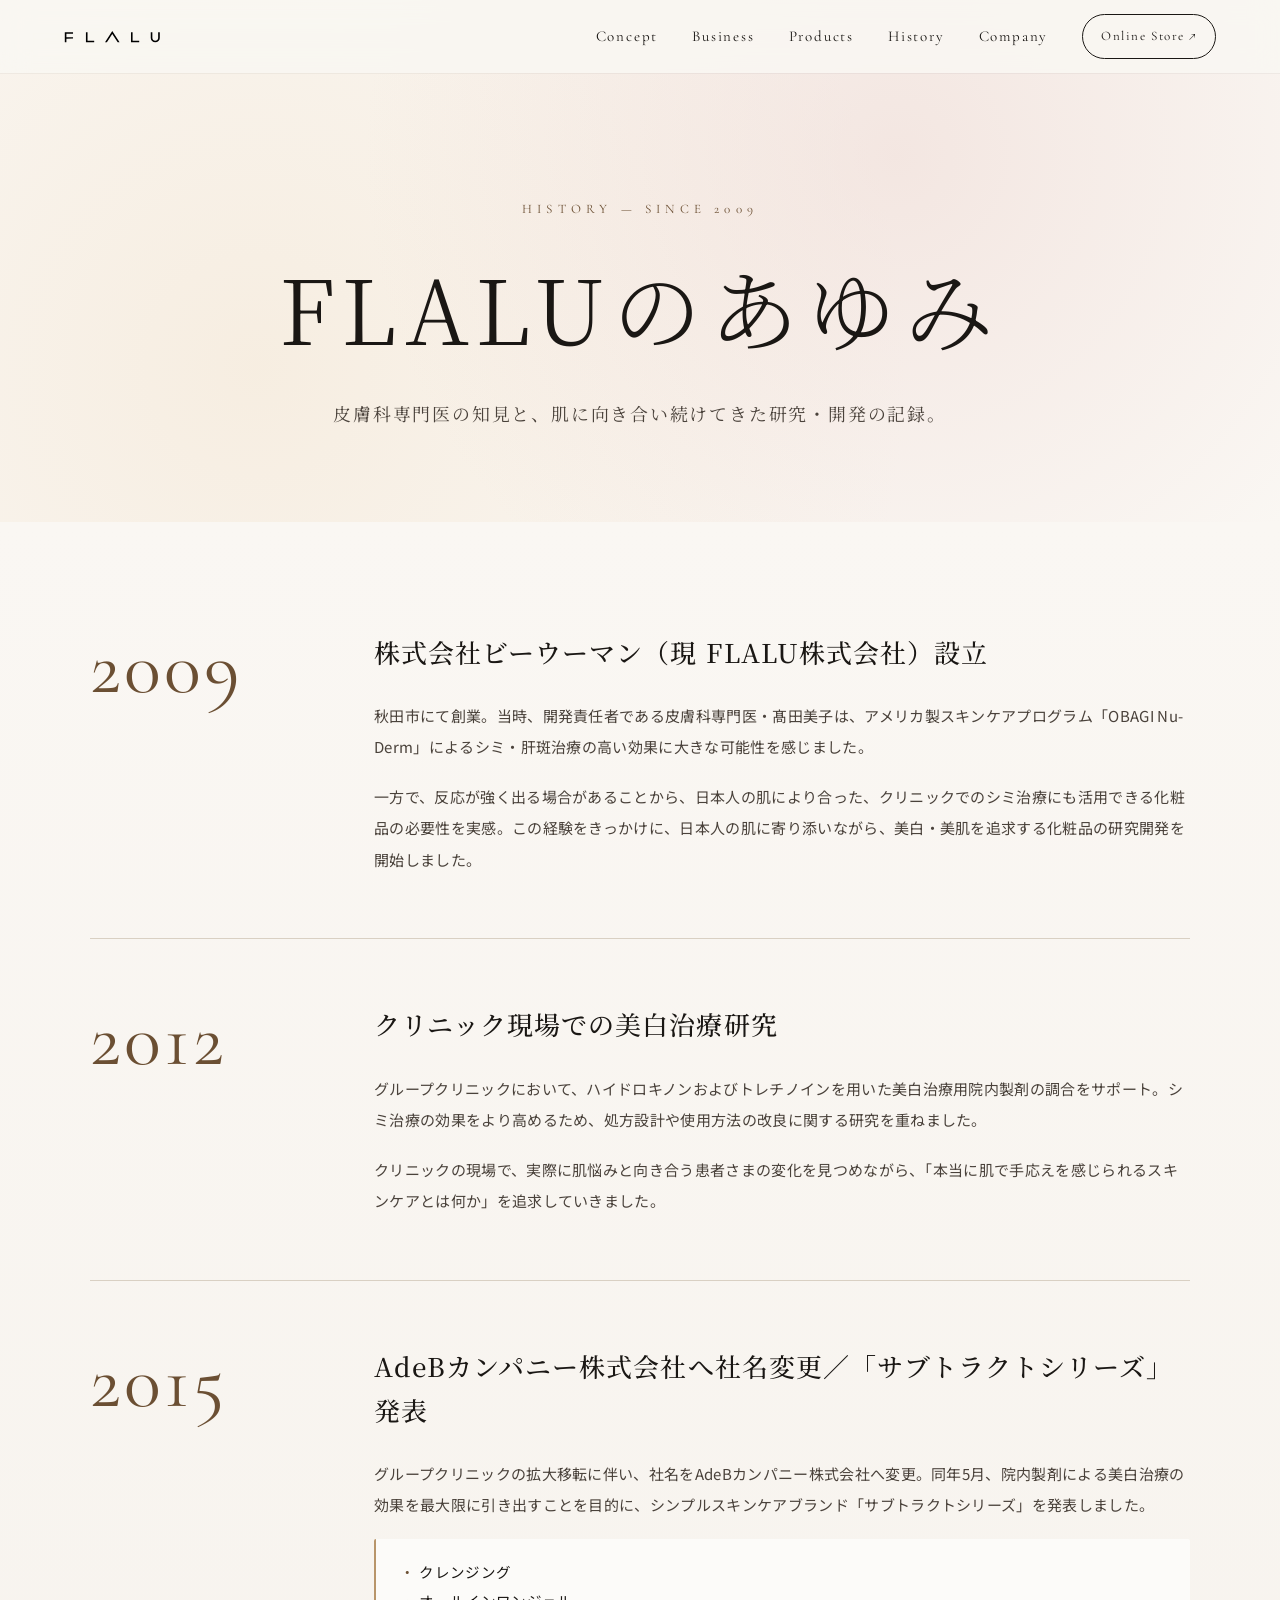
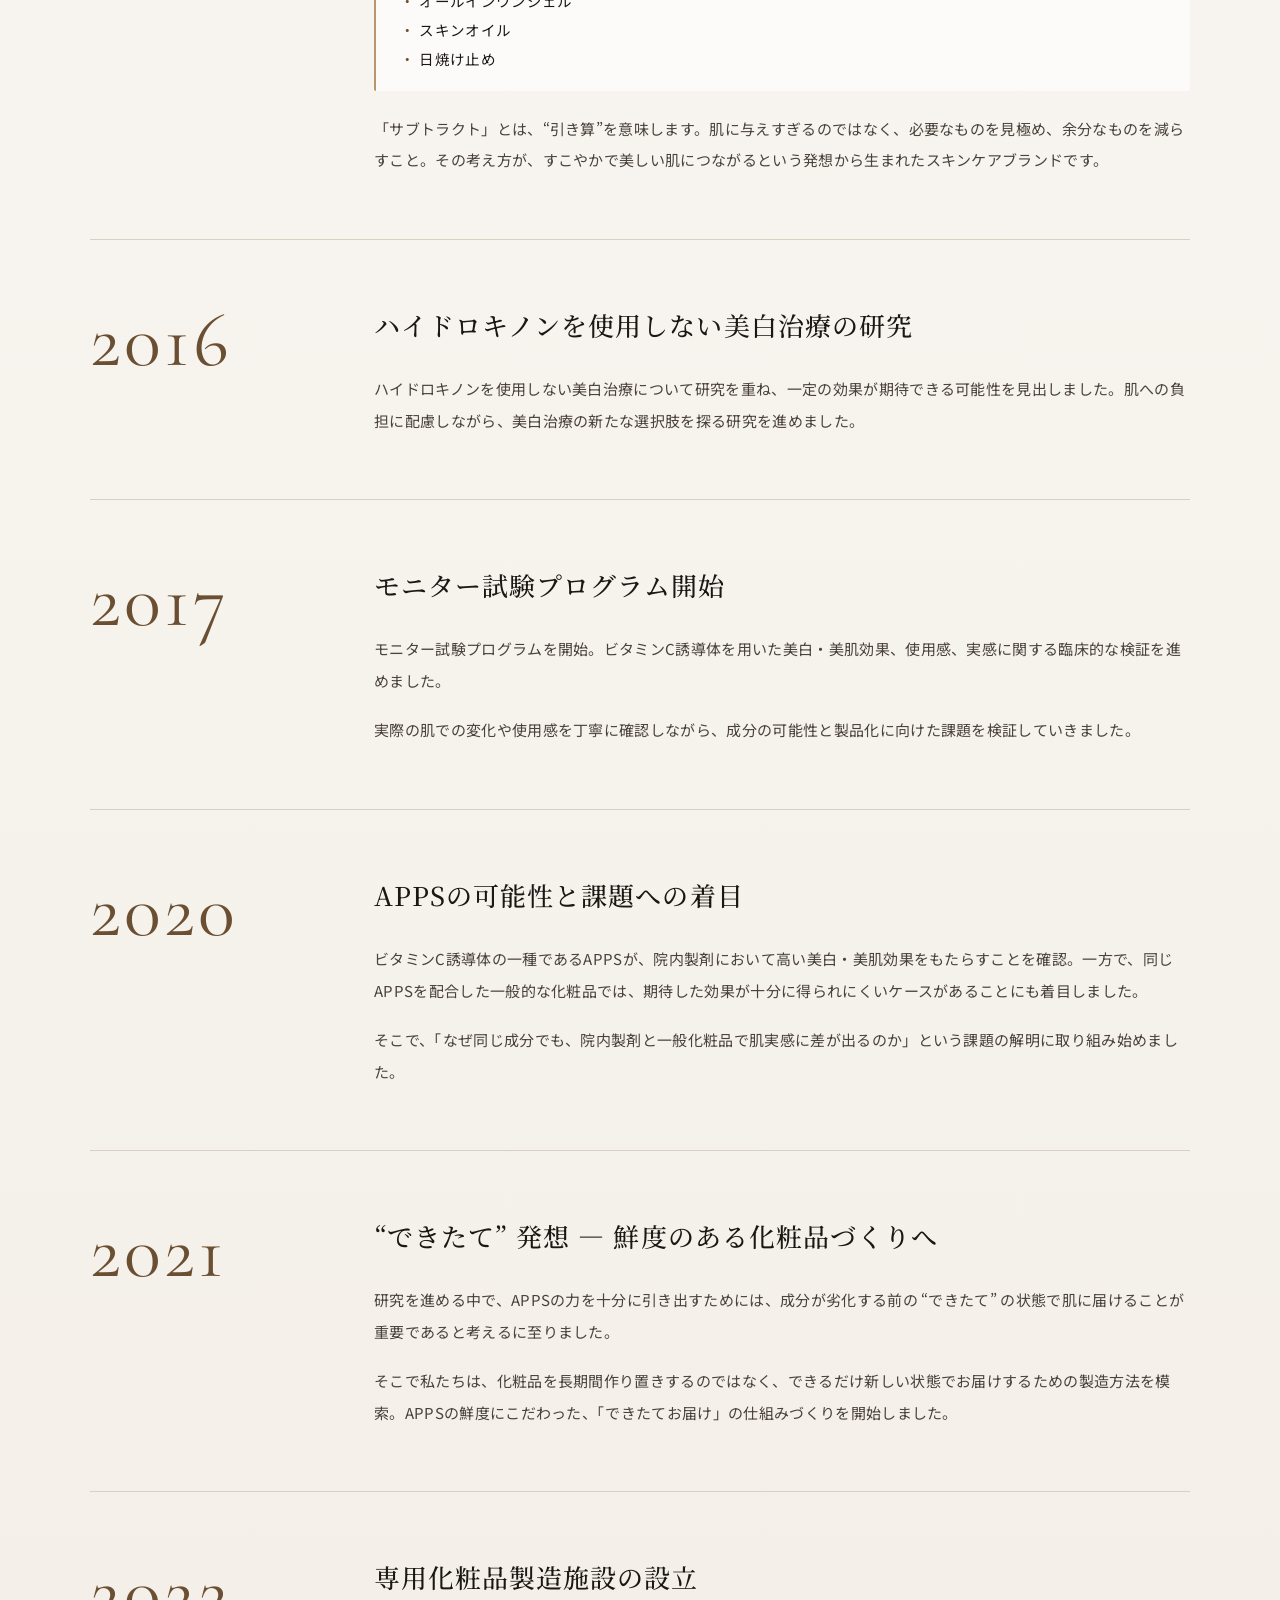
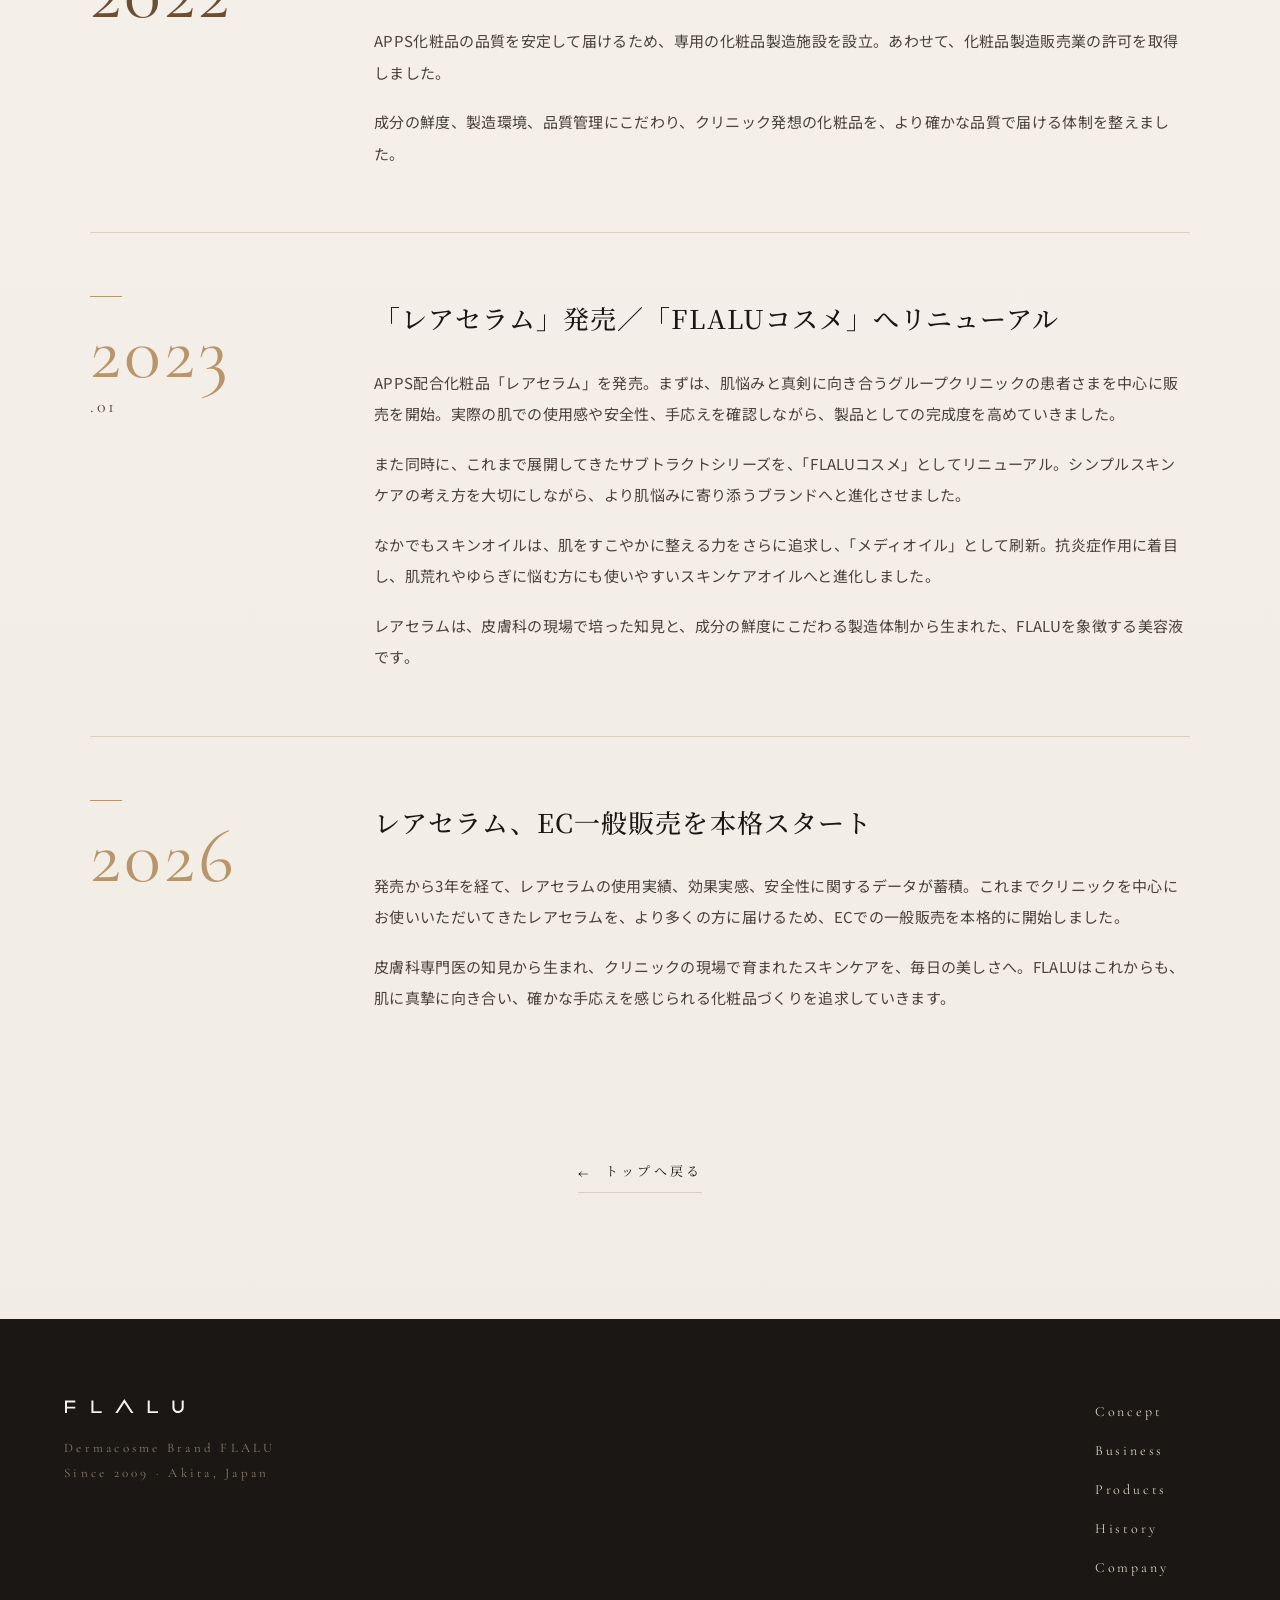
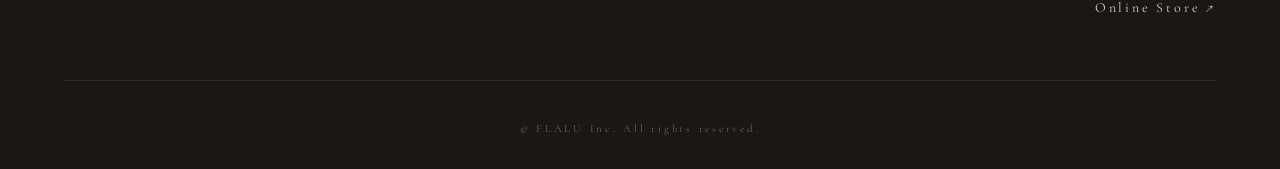
==== history.html @ a98d5e23 "Add dedicated history page with detailed company chronology" ====
<!DOCTYPE html>
<html lang="ja">
<head>
<meta charset="UTF-8" />
<meta name="viewport" content="width=device-width, initial-scale=1.0" />
<title>沿革 | FLALU株式会社</title>
<meta name="description" content="2009年の創業から現在まで、皮膚科専門医の知見と肌に向き合い続けてきたFLALU株式会社のあゆみ。" />
<link rel="icon" type="image/png" href="assets/favicon.png" />
<link rel="preconnect" href="https://fonts.googleapis.com" />
<link rel="preconnect" href="https://fonts.gstatic.com" crossorigin />
<link href="https://fonts.googleapis.com/css2?family=Cormorant+Garamond:wght@300;400;500&family=Noto+Sans+JP:wght@300;400;500;700&family=Noto+Serif+JP:wght@300;400;500;700&display=swap" rel="stylesheet" />
<link rel="stylesheet" href="styles.css" />
</head>
<body class="page-sub">

<!-- ===== Header ===== -->
<header class="site-header is-scrolled" id="siteHeader">
  <a href="index.html" class="brand">
    <img src="assets/flalu_logo.svg" alt="FLALU" />
  </a>
  <nav class="nav">
    <a href="index.html#concept">Concept</a>
    <a href="index.html#business">Business</a>
    <a href="index.html#products">Products</a>
    <a href="index.html#history">History</a>
    <a href="index.html#company">Company</a>
    <a href="https://flalu.shop/" target="_blank" rel="noopener" class="nav-cta">Online Store ↗</a>
  </nav>
  <button class="menu-toggle" id="menuToggle" aria-label="menu">
    <span></span><span></span><span></span>
  </button>
</header>

<!-- ===== Page Hero ===== -->
<section class="page-hero">
  <div class="page-hero-inner">
    <p class="page-eyebrow" data-reveal>History — Since 2009</p>
    <h1 class="page-title" data-reveal data-delay="120">
      FLALUのあゆみ
    </h1>
    <p class="page-subtitle" data-reveal data-delay="240">
      皮膚科専門医の知見と、肌に向き合い続けてきた研究・開発の記録。
    </p>
  </div>
</section>

<!-- ===== Chapters ===== -->
<section class="chapters">
  <div class="chapters-inner">

    <article class="chapter" data-reveal>
      <div class="chapter-year"><span class="year-num">2009</span></div>
      <div class="chapter-body">
        <h2>株式会社ビーウーマン（現 FLALU株式会社）設立</h2>
        <p>秋田市にて創業。当時、開発責任者である皮膚科専門医・髙田美子は、アメリカ製スキンケアプログラム「OBAGI Nu-Derm」によるシミ・肝斑治療の高い効果に大きな可能性を感じました。</p>
        <p>一方で、反応が強く出る場合があることから、日本人の肌により合った、クリニックでのシミ治療にも活用できる化粧品の必要性を実感。この経験をきっかけに、日本人の肌に寄り添いながら、美白・美肌を追求する化粧品の研究開発を開始しました。</p>
      </div>
    </article>

    <article class="chapter" data-reveal>
      <div class="chapter-year"><span class="year-num">2012</span></div>
      <div class="chapter-body">
        <h2>クリニック現場での美白治療研究</h2>
        <p>グループクリニックにおいて、ハイドロキノンおよびトレチノインを用いた美白治療用院内製剤の調合をサポート。シミ治療の効果をより高めるため、処方設計や使用方法の改良に関する研究を重ねました。</p>
        <p>クリニックの現場で、実際に肌悩みと向き合う患者さまの変化を見つめながら、「本当に肌で手応えを感じられるスキンケアとは何か」を追求していきました。</p>
      </div>
    </article>

    <article class="chapter" data-reveal>
      <div class="chapter-year"><span class="year-num">2015</span></div>
      <div class="chapter-body">
        <h2>AdeBカンパニー株式会社へ社名変更／「サブトラクトシリーズ」発表</h2>
        <p>グループクリニックの拡大移転に伴い、社名をAdeBカンパニー株式会社へ変更。同年5月、院内製剤による美白治療の効果を最大限に引き出すことを目的に、シンプルスキンケアブランド「サブトラクトシリーズ」を発表しました。</p>
        <ul class="chapter-list">
          <li>クレンジング</li>
          <li>オールインワンジェル</li>
          <li>スキンオイル</li>
          <li>日焼け止め</li>
        </ul>
        <p>「サブトラクト」とは、“引き算”を意味します。肌に与えすぎるのではなく、必要なものを見極め、余分なものを減らすこと。その考え方が、すこやかで美しい肌につながるという発想から生まれたスキンケアブランドです。</p>
      </div>
    </article>

    <article class="chapter" data-reveal>
      <div class="chapter-year"><span class="year-num">2016</span></div>
      <div class="chapter-body">
        <h2>ハイドロキノンを使用しない美白治療の研究</h2>
        <p>ハイドロキノンを使用しない美白治療について研究を重ね、一定の効果が期待できる可能性を見出しました。肌への負担に配慮しながら、美白治療の新たな選択肢を探る研究を進めました。</p>
      </div>
    </article>

    <article class="chapter" data-reveal>
      <div class="chapter-year"><span class="year-num">2017</span></div>
      <div class="chapter-body">
        <h2>モニター試験プログラム開始</h2>
        <p>モニター試験プログラムを開始。ビタミンC誘導体を用いた美白・美肌効果、使用感、実感に関する臨床的な検証を進めました。</p>
        <p>実際の肌での変化や使用感を丁寧に確認しながら、成分の可能性と製品化に向けた課題を検証していきました。</p>
      </div>
    </article>

    <article class="chapter" data-reveal>
      <div class="chapter-year"><span class="year-num">2020</span></div>
      <div class="chapter-body">
        <h2>APPSの可能性と課題への着目</h2>
        <p>ビタミンC誘導体の一種であるAPPSが、院内製剤において高い美白・美肌効果をもたらすことを確認。一方で、同じAPPSを配合した一般的な化粧品では、期待した効果が十分に得られにくいケースがあることにも着目しました。</p>
        <p>そこで、「なぜ同じ成分でも、院内製剤と一般化粧品で肌実感に差が出るのか」という課題の解明に取り組み始めました。</p>
      </div>
    </article>

    <article class="chapter" data-reveal>
      <div class="chapter-year"><span class="year-num">2021</span></div>
      <div class="chapter-body">
        <h2>“できたて” 発想 — 鮮度のある化粧品づくりへ</h2>
        <p>研究を進める中で、APPSの力を十分に引き出すためには、成分が劣化する前の “できたて” の状態で肌に届けることが重要であると考えるに至りました。</p>
        <p>そこで私たちは、化粧品を長期間作り置きするのではなく、できるだけ新しい状態でお届けするための製造方法を模索。APPSの鮮度にこだわった、「できたてお届け」の仕組みづくりを開始しました。</p>
      </div>
    </article>

    <article class="chapter" data-reveal>
      <div class="chapter-year"><span class="year-num">2022</span></div>
      <div class="chapter-body">
        <h2>専用化粧品製造施設の設立</h2>
        <p>APPS化粧品の品質を安定して届けるため、専用の化粧品製造施設を設立。あわせて、化粧品製造販売業の許可を取得しました。</p>
        <p>成分の鮮度、製造環境、品質管理にこだわり、クリニック発想の化粧品を、より確かな品質で届ける体制を整えました。</p>
      </div>
    </article>

    <article class="chapter is-highlight" data-reveal>
      <div class="chapter-year">
        <span class="year-num">2023</span>
        <span class="year-sub">.01</span>
      </div>
      <div class="chapter-body">
        <h2>「レアセラム」発売／「FLALUコスメ」へリニューアル</h2>
        <p>APPS配合化粧品「レアセラム」を発売。まずは、肌悩みと真剣に向き合うグループクリニックの患者さまを中心に販売を開始。実際の肌での使用感や安全性、手応えを確認しながら、製品としての完成度を高めていきました。</p>
        <p>また同時に、これまで展開してきたサブトラクトシリーズを、「FLALUコスメ」としてリニューアル。シンプルスキンケアの考え方を大切にしながら、より肌悩みに寄り添うブランドへと進化させました。</p>
        <p>なかでもスキンオイルは、肌をすこやかに整える力をさらに追求し、「メディオイル」として刷新。抗炎症作用に着目し、肌荒れやゆらぎに悩む方にも使いやすいスキンケアオイルへと進化しました。</p>
        <p>レアセラムは、皮膚科の現場で培った知見と、成分の鮮度にこだわる製造体制から生まれた、FLALUを象徴する美容液です。</p>
      </div>
    </article>

    <article class="chapter is-highlight" data-reveal>
      <div class="chapter-year"><span class="year-num">2026</span></div>
      <div class="chapter-body">
        <h2>レアセラム、EC一般販売を本格スタート</h2>
        <p>発売から3年を経て、レアセラムの使用実績、効果実感、安全性に関するデータが蓄積。これまでクリニックを中心にお使いいただいてきたレアセラムを、より多くの方に届けるため、ECでの一般販売を本格的に開始しました。</p>
        <p>皮膚科専門医の知見から生まれ、クリニックの現場で育まれたスキンケアを、毎日の美しさへ。FLALUはこれからも、肌に真摯に向き合い、確かな手応えを感じられる化粧品づくりを追求していきます。</p>
      </div>
    </article>

  </div>

  <div class="back-to-top">
    <a href="index.html" class="back-link">
      <i>←</i>
      <span>トップへ戻る</span>
    </a>
  </div>
</section>

<!-- ===== Footer ===== -->
<footer class="site-footer">
  <div class="footer-inner">
    <div class="footer-brand">
      <img src="assets/flalu_logo.svg" alt="FLALU" />
      <p>Dermacosme Brand FLALU<br />Since 2009 · Akita, Japan</p>
    </div>
    <div class="footer-links">
      <a href="index.html#concept">Concept</a>
      <a href="index.html#business">Business</a>
      <a href="index.html#products">Products</a>
      <a href="index.html#history">History</a>
      <a href="index.html#company">Company</a>
      <a href="https://flalu.shop/" target="_blank" rel="noopener">Online Store ↗</a>
    </div>
  </div>
  <div class="footer-bottom">
    <small>© FLALU Inc. All rights reserved.</small>
  </div>
</footer>

<script src="main.js"></script>
</body>
</html>
---- styles.css ----
/* =========================================================
   FLALU Inc. — Corporate Site
   ========================================================= */

:root{
  --bg:        #faf7f3;
  --bg-2:      #f1ece4;
  --ink:       #1a1714;
  --ink-2:     #4a423b;
  --line:      #d9d0c3;
  --accent:    #b8956a;   /* champagne gold */
  --accent-2:  #e7c7c0;   /* dusty rose */
  --accent-dk: #6b4f33;
  --white:     #ffffff;

  --serif:  "Noto Serif JP", "Cormorant Garamond", "Times New Roman", serif;
  --sans:   "Noto Sans JP", -apple-system, BlinkMacSystemFont, "Helvetica Neue", sans-serif;
  --display: "Cormorant Garamond", "Noto Serif JP", serif;

  --max:    1240px;
  --gutter: clamp(20px, 5vw, 80px);

  --ease:   cubic-bezier(.22,.61,.36,1);
  --ease-out: cubic-bezier(.16,1,.3,1);
}

*{ box-sizing:border-box; margin:0; padding:0; }
html{ scroll-behavior:smooth; -webkit-text-size-adjust:100%; }
body{
  font-family: var(--sans);
  color: var(--ink);
  background: var(--bg);
  line-height: 1.8;
  font-weight: 400;
  letter-spacing: .02em;
  overflow-x: hidden;
}
img{ max-width:100%; display:block; }
a{ color:inherit; text-decoration:none; }

/* ===== Loader ===== */
.loader{
  position: fixed; inset:0; z-index:9999;
  background: var(--bg);
  display: grid; place-items: center;
  transition: opacity .8s var(--ease), visibility .8s var(--ease);
}
.loader.is-done{ opacity:0; visibility:hidden; }
.loader-inner img{
  width: 140px;
  opacity: 0;
  animation: logoIn 1.2s var(--ease-out) forwards;
}
@keyframes logoIn{
  0%   { opacity:0; transform: translateY(8px); letter-spacing: 0; }
  100% { opacity:1; transform: translateY(0); }
}

/* ===== Header ===== */
.site-header{
  position: fixed; top:0; left:0; right:0; z-index:100;
  display:flex; align-items:center; justify-content:space-between;
  padding: 22px var(--gutter);
  transition: background .4s var(--ease), padding .4s var(--ease), box-shadow .4s var(--ease);
}
.site-header.is-scrolled{
  background: rgba(250,247,243,.86);
  backdrop-filter: blur(14px);
  -webkit-backdrop-filter: blur(14px);
  padding: 14px var(--gutter);
  box-shadow: 0 1px 0 rgba(0,0,0,.04);
}
.brand img{ width: 96px; }
.nav{ display:flex; gap: 34px; align-items:center; }
.nav a{
  font-family: var(--display);
  font-size: 15px;
  letter-spacing: .12em;
  color: var(--ink);
  position: relative;
  transition: color .3s var(--ease);
}
.nav a::after{
  content:""; position:absolute; left:0; right:0; bottom:-6px;
  height:1px; background: var(--accent);
  transform: scaleX(0); transform-origin: right;
  transition: transform .4s var(--ease-out);
}
.nav a:hover::after{ transform: scaleX(1); transform-origin: left; }
.nav-cta{
  padding: 10px 18px;
  border: 1px solid var(--ink);
  border-radius: 999px;
  font-size: 13px !important;
  transition: background .3s var(--ease), color .3s var(--ease) !important;
}
.nav-cta::after{ display:none; }
.nav-cta:hover{ background: var(--ink); color: var(--bg); }

.menu-toggle{ display:none; }

/* ===== Hero ===== */
.hero{
  position: relative;
  min-height: 100vh;
  display: flex; align-items: center;
  padding: 0 var(--gutter);
  overflow: hidden;
}
.hero-bg{ position:absolute; inset:0; z-index:0; }
.orb{
  position:absolute;
  border-radius: 50%;
  filter: blur(80px);
  opacity:.55;
  animation: float 14s ease-in-out infinite;
}
.orb-1{ width: 520px; height:520px; background: var(--accent-2); top:-120px; right:-120px; }
.orb-2{ width: 420px; height:420px; background: #f3e4cf; bottom:-100px; left:-100px; animation-delay:-4s; }
.orb-3{ width: 260px; height:260px; background: #e9d4b9; top:40%; left:40%; animation-delay:-8s; opacity:.4; }
@keyframes float{
  0%,100%{ transform: translate(0,0) scale(1); }
  50%   { transform: translate(30px,-20px) scale(1.05); }
}
.hero-content{
  position: relative; z-index:1;
  max-width: var(--max);
  margin: 0 auto;
  width: 100%;
  padding-top: 80px;
}
.hero-eyebrow{
  font-family: var(--display);
  font-size: 13px;
  letter-spacing: .4em;
  color: var(--accent-dk);
  text-transform: uppercase;
  margin-bottom: 36px;
}
.hero-title{
  font-family: var(--serif);
  font-weight: 300;
  font-size: clamp(40px, 7vw, 96px);
  line-height: 1.22;
  letter-spacing: .06em;
  color: var(--ink);
}
.hero-title span{
  display: inline-block;
}
.hero-title br + .hero-sub{ margin-top: 10px; }
.hero-title .hero-sub{
  font-size: .55em;
  font-weight: 300;
  color: var(--ink-2);
  letter-spacing: .12em;
}
.hero-lead{
  margin-top: 44px;
  font-family: var(--serif);
  font-size: clamp(15px, 1.3vw, 18px);
  font-weight: 400;
  line-height: 2;
  color: var(--ink-2);
  letter-spacing: .12em;
  max-width: 640px;
}
.hero-scroll{
  position: absolute;
  bottom: -10vh;
  left: 0;
  display: flex; align-items: center; gap: 14px;
  font-family: var(--display);
  font-size: 12px;
  letter-spacing: .3em;
  text-transform: uppercase;
  color: var(--ink-2);
}
.hero-scroll i{
  display:block; width: 50px; height:1px; background: var(--ink-2);
  position: relative; overflow: hidden;
}
.hero-scroll i::after{
  content:""; position:absolute; inset:0;
  background: var(--ink);
  transform: translateX(-100%);
  animation: scrollLine 2.4s var(--ease) infinite;
}
@keyframes scrollLine{
  0%   { transform: translateX(-100%); }
  60%  { transform: translateX(100%); }
  100% { transform: translateX(100%); }
}

/* ===== Reveal animation utility ===== */
[data-reveal]{
  opacity: 0;
  transform: translateY(28px);
  transition: opacity 1s var(--ease-out), transform 1s var(--ease-out);
  transition-delay: var(--reveal-delay, 0ms);
}
[data-reveal].is-in{
  opacity: 1;
  transform: translateY(0);
}

/* ===== Section common ===== */
section{
  padding: clamp(80px, 14vh, 180px) var(--gutter);
  position: relative;
}
.section-label{
  display:flex; align-items:center; gap:18px;
  font-family: var(--display);
  font-size: 13px;
  letter-spacing: .35em;
  text-transform: uppercase;
  color: var(--accent-dk);
  margin-bottom: 28px;
}
.section-label.center{ justify-content:center; }
.section-label span{
  display:inline-block;
  width: 38px; height:1px; background: var(--accent);
}
.section-label em{ font-style: normal; }
.section-heading{
  font-family: var(--serif);
  font-weight: 400;
  font-size: clamp(34px, 5.5vw, 72px);
  line-height: 1.25;
  letter-spacing: .04em;
  color: var(--ink);
  margin-bottom: 60px;
}
.section-heading.center{ text-align:center; }
.section-heading small{
  display:block;
  font-family: var(--display);
  font-size: 18px;
  letter-spacing: .2em;
  color: var(--accent-dk);
  margin-top: 14px;
}

/* ===== Concept ===== */
.concept{
  max-width: var(--max);
  margin: 0 auto;
}
.concept-grid{
  display: grid;
  grid-template-columns: .9fr 1.1fr;
  gap: clamp(40px, 6vw, 90px);
  align-items: start;
  margin-top: 20px;
}
.concept-visuals figure{
  overflow: hidden;
  border-radius: 4px;
  box-shadow: 0 30px 60px -40px rgba(60,40,20,.3);
}
.concept-visuals figure img{
  width: 100%; height: 100%;
  object-fit: cover;
  transition: transform 1.6s var(--ease-out);
}
.concept-visuals figure:hover img{ transform: scale(1.06); }
.cv-wide{
  aspect-ratio: 4 / 5;
}
.concept-body{
  display: flex;
  flex-direction: column;
  gap: 22px;
  padding-top: 20px;
}
.concept-body p{
  font-size: 15px;
  line-height: 2.05;
  color: var(--ink-2);
}
.concept-quote{
  margin-top: 36px;
  padding: 28px 0 4px 28px;
  border-left: 1px solid var(--accent);
  font-family: var(--serif);
  font-size: clamp(17px, 1.6vw, 20px);
  font-weight: 400;
  line-height: 2.1;
  letter-spacing: .06em;
  color: var(--ink);
}
.concept-marquee{
  margin-top: 100px;
  overflow: hidden;
  border-top: 1px solid var(--line);
  border-bottom: 1px solid var(--line);
  padding: 24px 0;
}
.marquee-track{
  display: flex; gap: 40px;
  font-family: var(--display);
  font-size: 32px;
  letter-spacing: .3em;
  color: var(--accent-dk);
  white-space: nowrap;
  animation: marquee 30s linear infinite;
}
.marquee-track span{ flex-shrink:0; }
@keyframes marquee{
  from{ transform: translateX(0); }
  to  { transform: translateX(-50%); }
}

/* ===== Business ===== */
.business{
  max-width: var(--max);
  margin: 0 auto;
}
.business-grid{
  display: grid;
  grid-template-columns: repeat(3, 1fr);
  gap: 28px;
}
.biz-card{
  background: var(--white);
  padding: 50px 40px;
  border-radius: 4px;
  border: 1px solid var(--line);
  transition: transform .5s var(--ease-out), box-shadow .5s var(--ease-out), border-color .5s var(--ease-out);
  position: relative;
  overflow: hidden;
}
.biz-card::before{
  content:""; position:absolute; top:0; left:0; right:0; height:2px;
  background: linear-gradient(90deg, var(--accent), var(--accent-2));
  transform: scaleX(0); transform-origin: left;
  transition: transform .6s var(--ease-out);
}
.biz-card:hover{
  transform: translateY(-6px);
  box-shadow: 0 30px 60px -30px rgba(60,40,20,.18);
  border-color: transparent;
}
.biz-card:hover::before{ transform: scaleX(1); }
.biz-num{
  font-family: var(--display);
  font-size: 60px;
  font-weight: 300;
  color: var(--accent);
  line-height:1;
  margin-bottom: 30px;
}
.biz-card h3{
  font-family: var(--serif);
  font-weight: 500;
  font-size: 22px;
  line-height: 1.6;
  margin-bottom: 18px;
}
.biz-card p{
  font-size: 14px;
  line-height: 1.95;
  color: var(--ink-2);
}

/* ===== Products ===== */
.products{
  position: relative;
  background: var(--bg-2);
  overflow: hidden;
}
.products-bg{
  position: absolute; inset: 0; z-index: 0;
  pointer-events: none;
}
.products-bg img{
  width: 100%; height: 100%;
  object-fit: cover;
  opacity: .12;
  filter: saturate(.8);
}
.products-inner{
  position: relative; z-index: 1;
  max-width: var(--max);
  margin: 0 auto;
}
.product-grid{
  display: grid;
  grid-template-columns: repeat(3, 1fr);
  gap: 28px;
  margin-bottom: 60px;
}
.product-card{
  background: var(--white);
  border-radius: 4px;
  overflow: hidden;
  border: 1px solid var(--line);
  transition: transform .6s var(--ease-out), box-shadow .6s var(--ease-out);
}
.product-card:hover{
  transform: translateY(-8px);
  box-shadow: 0 40px 80px -40px rgba(60,40,20,.3);
}
.product-card a{ display: block; }
.product-img{
  aspect-ratio: 4 / 3;
  overflow: hidden;
  background: linear-gradient(135deg, #f7efe5 0%, #ede2d2 100%);
  display: grid; place-items: center;
}
.product-img img{
  width: 80%; height: 80%;
  object-fit: contain;
  transition: transform 1.2s var(--ease-out);
}
.product-card:hover .product-img img{ transform: scale(1.06); }
.product-meta{ padding: 28px 28px 32px; }
.product-tag{
  display: inline-block;
  font-family: var(--display);
  font-size: 11px;
  letter-spacing: .3em;
  text-transform: uppercase;
  color: var(--accent-dk);
  padding: 4px 10px;
  border: 1px solid var(--accent);
  border-radius: 999px;
  margin-bottom: 14px;
}
.product-meta h3{
  font-family: var(--serif);
  font-weight: 500;
  font-size: 20px;
  line-height: 1.5;
  margin-bottom: 10px;
}
.product-meta p{
  font-size: 13.5px;
  line-height: 1.9;
  color: var(--ink-2);
  margin-bottom: 18px;
}
.product-link{
  display: inline-block;
  font-family: var(--display);
  font-size: 12px;
  letter-spacing: .25em;
  text-transform: uppercase;
  color: var(--ink);
  border-bottom: 1px solid var(--ink);
  padding-bottom: 4px;
  transition: color .3s var(--ease), border-color .3s var(--ease);
}
.product-card:hover .product-link{
  color: var(--accent-dk);
  border-color: var(--accent);
}
.product-note{
  text-align: center;
  font-size: 14px;
  color: var(--ink-2);
}
.product-note a{
  color: var(--accent-dk);
  border-bottom: 1px solid var(--accent);
  padding-bottom: 2px;
  transition: color .3s var(--ease);
}
.product-note a:hover{ color: var(--ink); }

/* ===== History / Timeline ===== */
.history{
  position: relative;
  overflow: hidden;
  background: linear-gradient(180deg, var(--bg) 0%, var(--bg-2) 100%);
}
.history-bg{
  position: absolute; inset: 0; z-index: 0;
  pointer-events: none;
}
.history-bg img{
  width: 100%; height: 100%;
  object-fit: cover;
  opacity: .08;
  filter: saturate(.6);
}
.history > *:not(.history-bg){ position: relative; z-index: 1; }
.timeline{
  position: relative;
  max-width: 1080px;
  margin: 60px auto 0;
  padding: 40px 0;
}
.timeline-line{
  position: absolute;
  left: 50%; top: 0; bottom: 0;
  width: 1px;
  background: var(--line);
  transform: translateX(-50%);
}
.timeline-line-fill{
  position: absolute; left:0; top:0; width:100%;
  background: linear-gradient(180deg, var(--accent) 0%, var(--accent-dk) 100%);
  height: 0;
  transition: height .15s linear;
}
.t-item{
  position: relative;
  width: 50%;
  padding: 30px 0;
}
.t-item.left{ padding-right: 60px; }
.t-item.right{ margin-left: 50%; padding-left: 60px; }

.t-item::before{
  content:"";
  position: absolute;
  top: 56px;
  width: 14px; height: 14px;
  border-radius: 50%;
  background: var(--bg);
  border: 1px solid var(--line);
  transition: background .5s var(--ease), border-color .5s var(--ease), transform .5s var(--ease);
}
.t-item.left::before { right: -7px; }
.t-item.right::before{ left: -7px; }
.t-item.is-in::before{
  background: var(--accent);
  border-color: var(--accent);
  transform: scale(1.4);
}

.t-card{
  background: var(--white);
  border: 1px solid var(--line);
  padding: 32px 32px 28px;
  border-radius: 4px;
  opacity: 0;
  transform: translateX(-30px);
  transition: opacity .9s var(--ease-out), transform .9s var(--ease-out), box-shadow .5s var(--ease);
}
.t-item.right .t-card{ transform: translateX(30px); }
.t-item.is-in .t-card{ opacity: 1; transform: translateX(0); }
.t-card:hover{
  box-shadow: 0 20px 40px -20px rgba(60,40,20,.18);
}
.t-card.highlight{
  background: linear-gradient(135deg, #fff 0%, #fbf4ec 100%);
  border-color: var(--accent);
}
.t-year{
  font-family: var(--display);
  font-size: 42px;
  font-weight: 400;
  color: var(--accent-dk);
  line-height: 1;
  margin-bottom: 14px;
  letter-spacing: .04em;
}
.t-year small{
  font-size: 18px;
  color: var(--ink-2);
  margin-left: 4px;
}
.t-card h4{
  font-family: var(--serif);
  font-weight: 500;
  font-size: 18px;
  line-height: 1.7;
  margin-bottom: 10px;
  color: var(--ink);
}
.t-card p{
  font-size: 13.5px;
  line-height: 1.9;
  color: var(--ink-2);
}

/* ===== History "more" link ===== */
.history-more{
  position: relative;
  z-index: 1;
  text-align: center;
  margin-top: 80px;
}
.history-more-link{
  display: inline-flex;
  align-items: center;
  gap: 16px;
  padding: 18px 38px;
  border: 1px solid var(--ink);
  border-radius: 999px;
  font-family: var(--display);
  font-size: 14px;
  letter-spacing: .2em;
  color: var(--ink);
  background: transparent;
  transition: background .4s var(--ease), color .4s var(--ease), letter-spacing .4s var(--ease);
}
.history-more-link i{
  font-style: normal;
  font-size: 18px;
  transition: transform .4s var(--ease-out);
}
.history-more-link:hover{
  background: var(--ink);
  color: var(--bg);
  letter-spacing: .25em;
}
.history-more-link:hover i{ transform: translateX(6px); }

/* ===== Sub-page (history.html) ===== */
.page-sub{ background: var(--bg); }
.page-sub .site-header{
  background: rgba(250,247,243,.86);
  backdrop-filter: blur(14px);
  -webkit-backdrop-filter: blur(14px);
  padding: 14px var(--gutter);
  box-shadow: 0 1px 0 rgba(0,0,0,.04);
}
.page-hero{
  padding: clamp(140px, 22vh, 220px) var(--gutter) clamp(60px, 10vh, 110px);
  text-align: center;
  background:
    radial-gradient(circle at 70% 30%, rgba(231,199,192,.35), transparent 55%),
    radial-gradient(circle at 20% 70%, rgba(243,228,207,.5), transparent 60%),
    var(--bg);
}
.page-hero-inner{ max-width: 880px; margin: 0 auto; }
.page-eyebrow{
  font-family: var(--display);
  font-size: 13px;
  letter-spacing: .4em;
  color: var(--accent-dk);
  text-transform: uppercase;
  margin-bottom: 28px;
}
.page-title{
  font-family: var(--serif);
  font-weight: 300;
  font-size: clamp(44px, 7vw, 92px);
  line-height: 1.3;
  letter-spacing: .08em;
  color: var(--ink);
  margin-bottom: 30px;
}
.page-subtitle{
  font-family: var(--serif);
  font-size: clamp(15px, 1.4vw, 18px);
  line-height: 2;
  letter-spacing: .1em;
  color: var(--ink-2);
}

.chapters{
  padding: clamp(40px, 8vh, 100px) var(--gutter) clamp(80px, 14vh, 180px);
  background: linear-gradient(180deg, var(--bg) 0%, var(--bg-2) 100%);
}
.chapters-inner{
  max-width: 1100px;
  margin: 0 auto;
}
.chapter{
  display: grid;
  grid-template-columns: 220px 1fr;
  gap: clamp(30px, 5vw, 80px);
  padding: clamp(50px, 7vh, 90px) 0;
  border-top: 1px solid var(--line);
  align-items: start;
}
.chapter:first-child{ border-top: none; padding-top: clamp(20px, 4vh, 50px); }
.chapter-year{
  position: sticky;
  top: 120px;
  font-family: var(--display);
  color: var(--accent-dk);
  line-height: 1;
}
.chapter-year .year-num{
  display: block;
  font-size: clamp(48px, 6vw, 84px);
  font-weight: 400;
  letter-spacing: .04em;
}
.chapter-year .year-sub{
  display: block;
  margin-top: 6px;
  font-size: clamp(16px, 1.4vw, 20px);
  color: var(--ink-2);
  letter-spacing: .15em;
}
.chapter.is-highlight .chapter-year{ color: var(--accent); }
.chapter.is-highlight .chapter-year::before{
  content:"";
  display: block;
  width: 32px; height: 1px;
  background: var(--accent);
  margin-bottom: 18px;
}
.chapter-body h2{
  font-family: var(--serif);
  font-weight: 500;
  font-size: clamp(20px, 2.2vw, 26px);
  line-height: 1.7;
  letter-spacing: .04em;
  color: var(--ink);
  margin-bottom: 26px;
}
.chapter-body p{
  font-size: 15px;
  line-height: 2.1;
  color: var(--ink-2);
  margin-bottom: 18px;
}
.chapter-body p:last-child{ margin-bottom: 0; }
.chapter-list{
  list-style: none;
  margin: 0 0 22px;
  padding: 18px 24px;
  background: rgba(255,255,255,.6);
  border-left: 2px solid var(--accent);
  border-radius: 2px;
}
.chapter-list li{
  font-size: 14.5px;
  line-height: 2;
  color: var(--ink);
}
.chapter-list li::before{
  content: "・";
  color: var(--accent-dk);
  margin-right: 4px;
}

.back-to-top{
  max-width: 1100px;
  margin: 0 auto;
  padding-top: 80px;
  text-align: center;
}
.back-link{
  display: inline-flex;
  align-items: center;
  gap: 14px;
  font-family: var(--display);
  font-size: 13px;
  letter-spacing: .25em;
  color: var(--ink);
  padding-bottom: 4px;
  border-bottom: 1px solid var(--line);
  transition: border-color .3s var(--ease), gap .3s var(--ease);
}
.back-link i{
  font-style: normal;
  font-size: 16px;
  transition: transform .3s var(--ease-out);
}
.back-link:hover{ border-color: var(--ink); gap: 18px; }
.back-link:hover i{ transform: translateX(-4px); }

/* ===== Company ===== */
.company{
  max-width: 980px;
  margin: 0 auto;
}
.company-table{
  border-top: 1px solid var(--line);
}
.company-table > div{
  display: grid;
  grid-template-columns: 220px 1fr;
  padding: 28px 0;
  border-bottom: 1px solid var(--line);
  gap: 40px;
}
.company-table dt{
  font-family: var(--display);
  font-size: 14px;
  letter-spacing: .2em;
  text-transform: uppercase;
  color: var(--accent-dk);
  padding-top: 4px;
}
.company-table dd{
  font-size: 15px;
  line-height: 2;
  color: var(--ink);
}

/* ===== Footer ===== */
.site-footer{
  background: var(--ink);
  color: #d9d0c3;
  padding: 80px var(--gutter) 30px;
}
.footer-inner{
  max-width: var(--max);
  margin: 0 auto;
  display: flex;
  justify-content: space-between;
  align-items: flex-start;
  gap: 60px;
  flex-wrap: wrap;
  padding-bottom: 60px;
  border-bottom: 1px solid rgba(255,255,255,.08);
}
.footer-brand img{
  width: 120px;
  filter: invert(1) brightness(2);
  opacity:.95;
  margin-bottom: 22px;
}
.footer-brand p{
  font-family: var(--display);
  font-size: 13px;
  letter-spacing: .25em;
  line-height: 1.9;
  color: #8a7e6e;
}
.footer-links{
  display: flex;
  flex-direction: column;
  gap: 14px;
}
.footer-links a{
  font-family: var(--display);
  font-size: 14px;
  letter-spacing: .2em;
  color: #d9d0c3;
  transition: color .3s var(--ease);
}
.footer-links a:hover{ color: var(--accent-2); }
.footer-bottom{
  max-width: var(--max);
  margin: 30px auto 0;
  text-align: center;
}
.footer-bottom small{
  font-family: var(--display);
  font-size: 11px;
  letter-spacing: .25em;
  color: #6b6256;
}

/* =========================================================
   Responsive
   ========================================================= */
@media (max-width: 860px){
  .nav{
    position: fixed; top:0; right:0;
    height: 100vh; width: 78%;
    background: var(--bg);
    flex-direction: column;
    align-items: flex-start;
    justify-content: center;
    gap: 30px;
    padding: 0 var(--gutter);
    transform: translateX(100%);
    transition: transform .5s var(--ease-out);
    box-shadow: -30px 0 60px -30px rgba(0,0,0,.2);
  }
  .nav.is-open{ transform: translateX(0); }
  .nav a{ font-size: 18px; }
  .menu-toggle{
    display: flex; flex-direction: column; justify-content: center; gap: 6px;
    width: 36px; height: 36px;
    background: none; border: none; cursor: pointer;
    z-index: 110;
  }
  .menu-toggle span{
    display:block; height:1px; width:24px; background: var(--ink);
    transition: transform .4s var(--ease), opacity .3s var(--ease);
  }
  .menu-toggle.is-open span:nth-child(1){ transform: translateY(7px) rotate(45deg); }
  .menu-toggle.is-open span:nth-child(2){ opacity:0; }
  .menu-toggle.is-open span:nth-child(3){ transform: translateY(-7px) rotate(-45deg); }

  .hero-scroll{ display:none; }

  .concept-grid{ grid-template-columns: 1fr; gap: 40px; }
  .cv-wide{ aspect-ratio: 4 / 3; }
  .business-grid{ grid-template-columns: 1fr; }
  .product-grid{ grid-template-columns: 1fr; }

  /* Timeline mobile: all left-aligned */
  .timeline-line{ left: 20px; transform: none; }
  .t-item, .t-item.left, .t-item.right{
    width: 100%; margin-left: 0;
    padding: 20px 0 20px 50px;
  }
  .t-item::before, .t-item.left::before, .t-item.right::before{
    left: 13px; right: auto;
  }
  .t-item.right .t-card{ transform: translateX(-30px); }
  .t-item.is-in .t-card{ transform: translateX(0); }

  .company-table > div{
    grid-template-columns: 1fr;
    gap: 8px;
    padding: 22px 0;
  }

  .footer-inner{ flex-direction: column; gap: 40px; }

  /* History sub-page */
  .chapter{
    grid-template-columns: 1fr;
    gap: 24px;
    padding: 50px 0;
  }
  .chapter-year{
    position: static;
    top: auto;
  }
  .chapter.is-highlight .chapter-year::before{ display: none; }
}

@media (max-width: 480px){
  .marquee-track{ font-size: 22px; }
  .biz-card{ padding: 36px 28px; }
  .t-card{ padding: 24px 22px; }
  .t-year{ font-size: 34px; }
}

@media (prefers-reduced-motion: reduce){
  *, *::before, *::after{
    animation-duration: .01ms !important;
    transition-duration: .01ms !important;
  }
  [data-reveal]{ opacity:1; transform:none; }
}
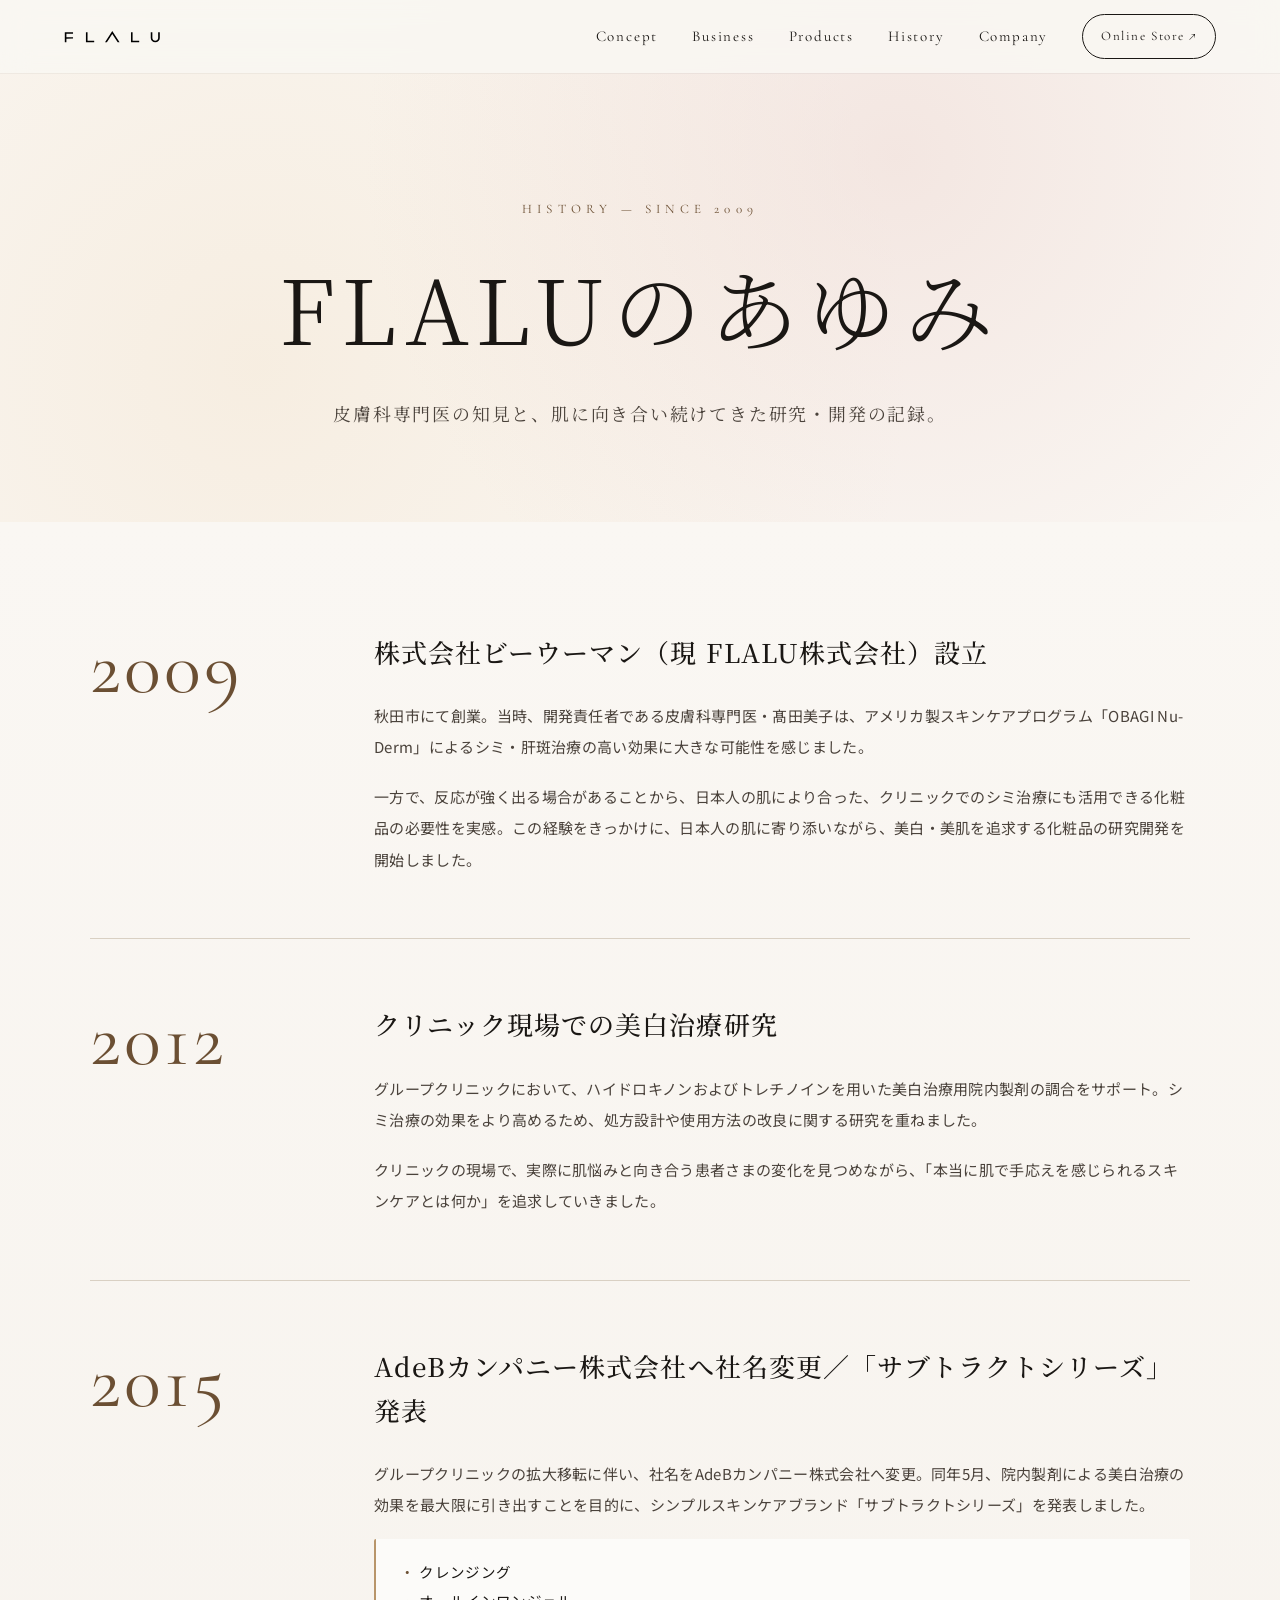
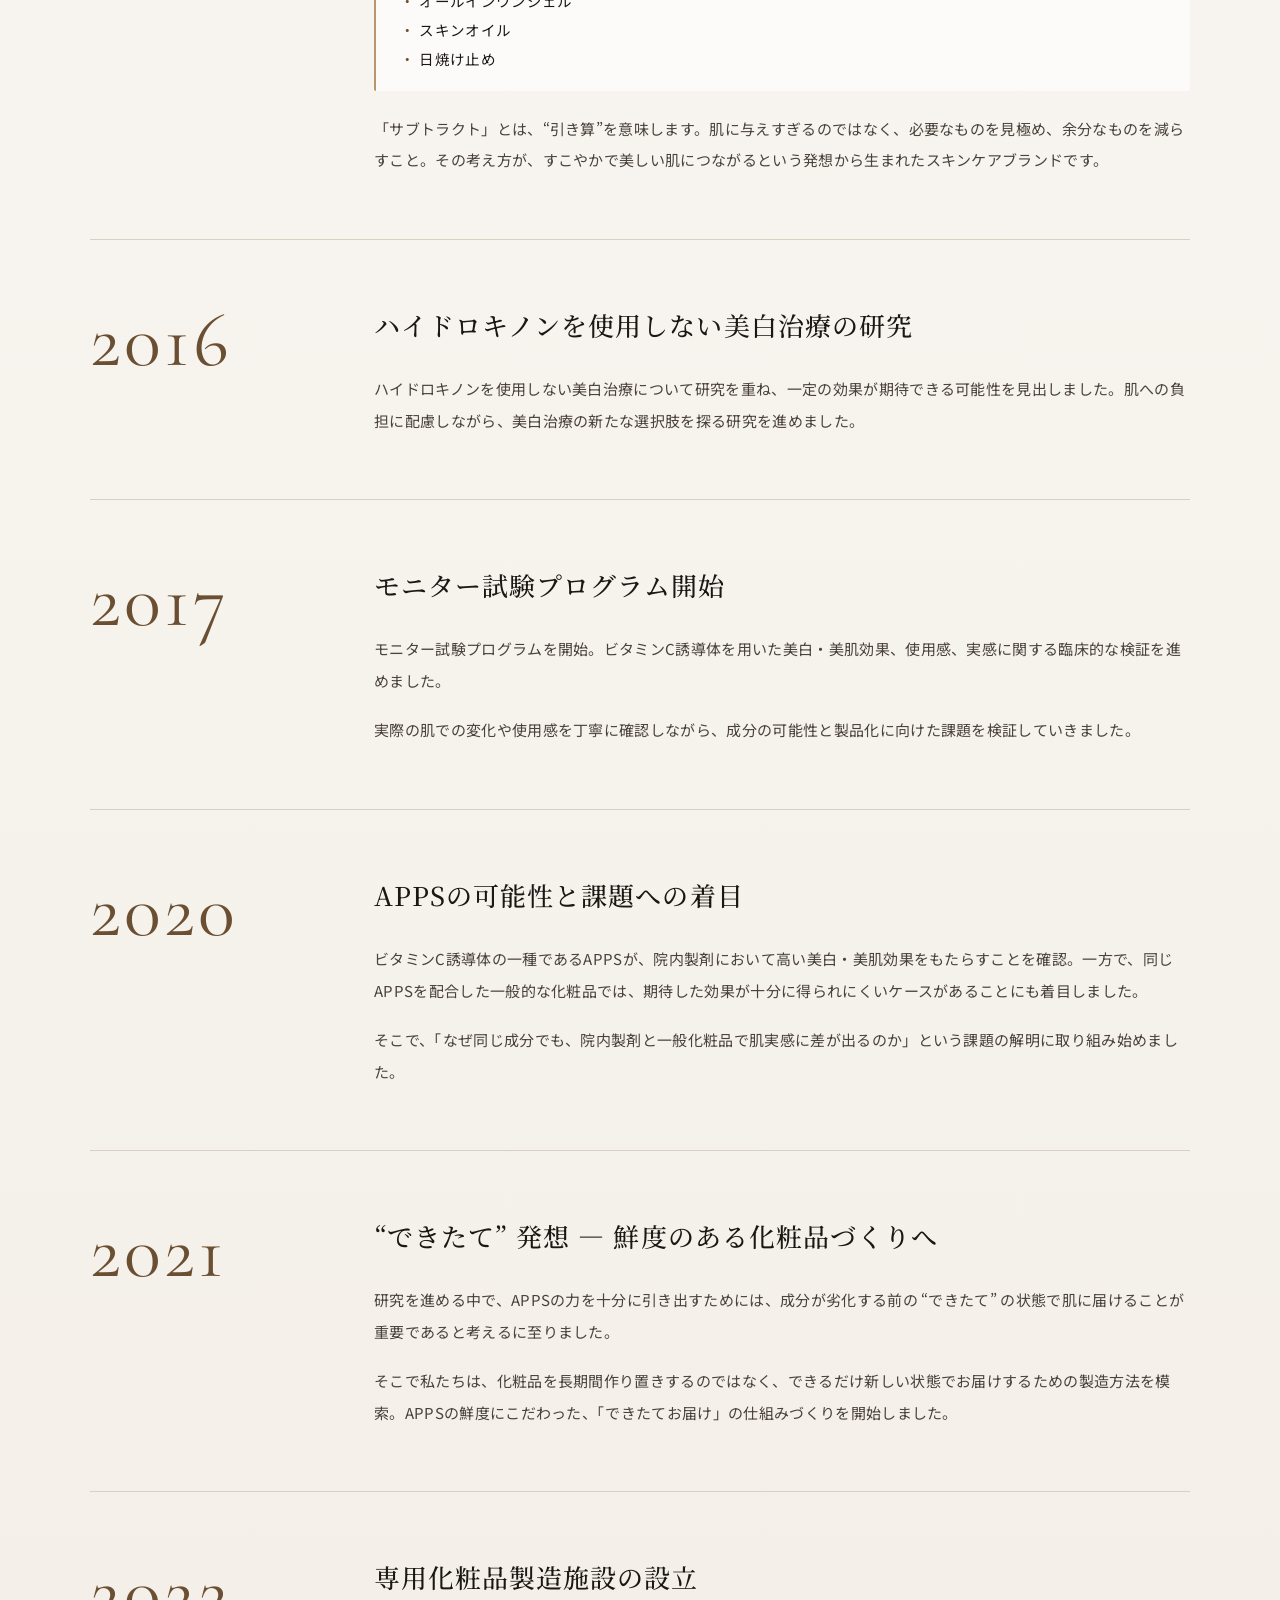
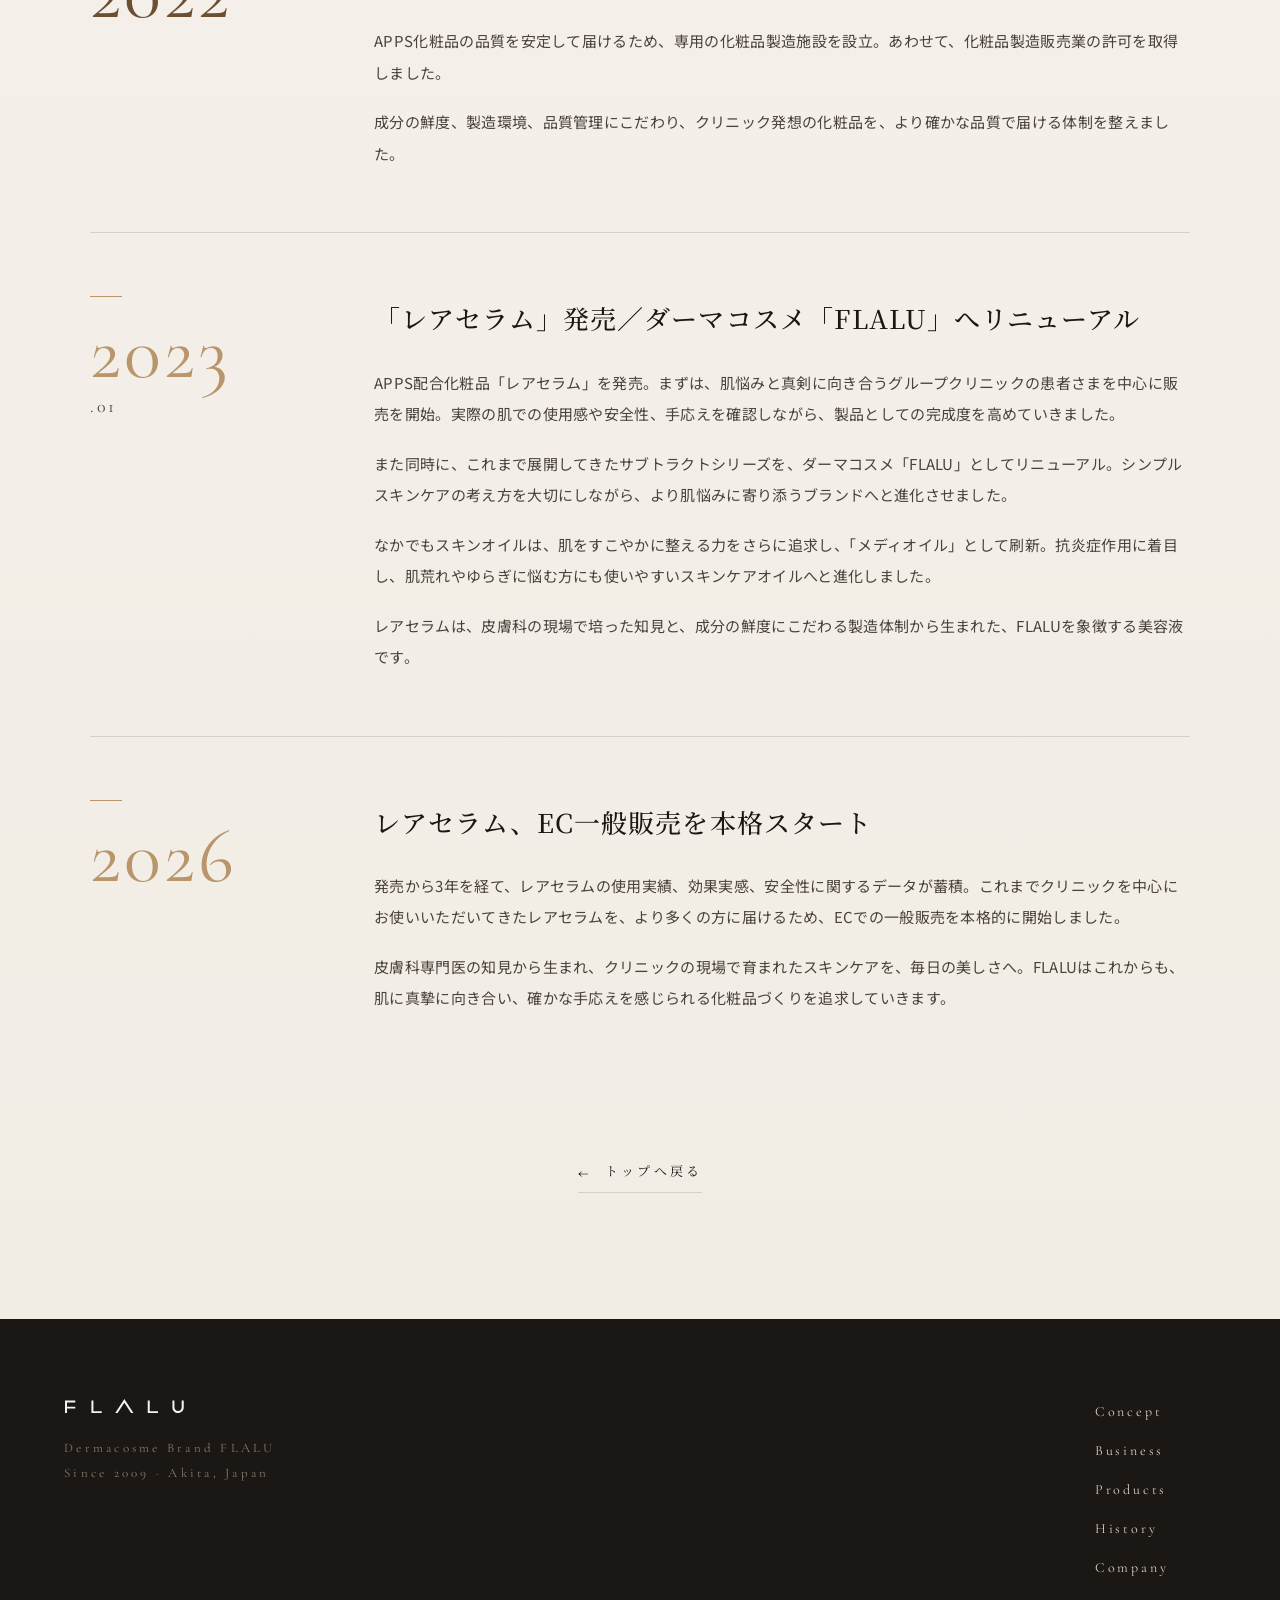
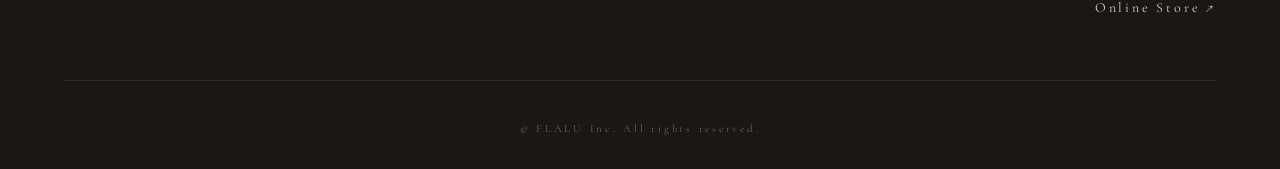
==== commit 247204bd: "Rename FLALUコスメ to ダーマコスメ「FLALU」 in history" ====
--- a/history.html
+++ b/history.html
@@ -131,9 +131,9 @@
         <span class="year-sub">.01</span>
       </div>
       <div class="chapter-body">
-        <h2>「レアセラム」発売／「FLALUコスメ」へリニューアル</h2>
+        <h2>「レアセラム」発売／ダーマコスメ「FLALU」へリニューアル</h2>
         <p>APPS配合化粧品「レアセラム」を発売。まずは、肌悩みと真剣に向き合うグループクリニックの患者さまを中心に販売を開始。実際の肌での使用感や安全性、手応えを確認しながら、製品としての完成度を高めていきました。</p>
-        <p>また同時に、これまで展開してきたサブトラクトシリーズを、「FLALUコスメ」としてリニューアル。シンプルスキンケアの考え方を大切にしながら、より肌悩みに寄り添うブランドへと進化させました。</p>
+        <p>また同時に、これまで展開してきたサブトラクトシリーズを、ダーマコスメ「FLALU」としてリニューアル。シンプルスキンケアの考え方を大切にしながら、より肌悩みに寄り添うブランドへと進化させました。</p>
         <p>なかでもスキンオイルは、肌をすこやかに整える力をさらに追求し、「メディオイル」として刷新。抗炎症作用に着目し、肌荒れやゆらぎに悩む方にも使いやすいスキンケアオイルへと進化しました。</p>
         <p>レアセラムは、皮膚科の現場で培った知見と、成分の鮮度にこだわる製造体制から生まれた、FLALUを象徴する美容液です。</p>
       </div>
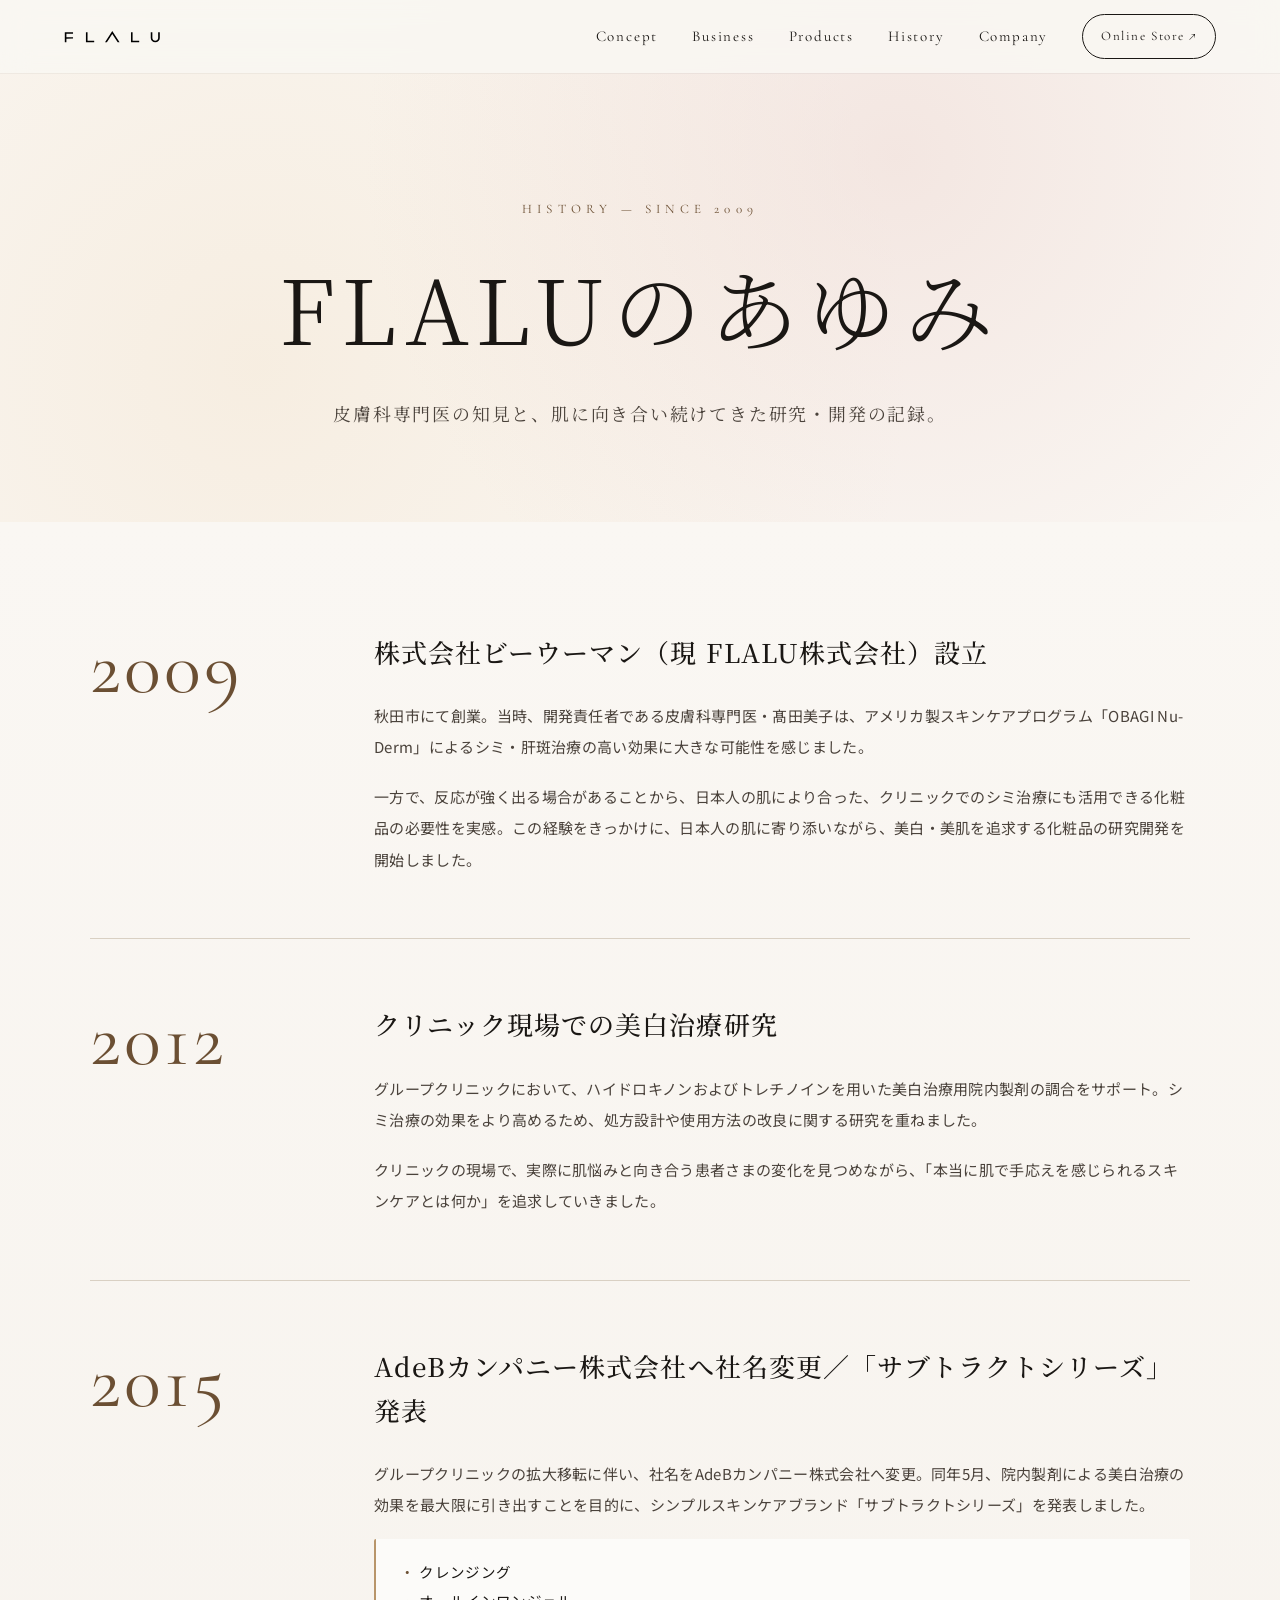
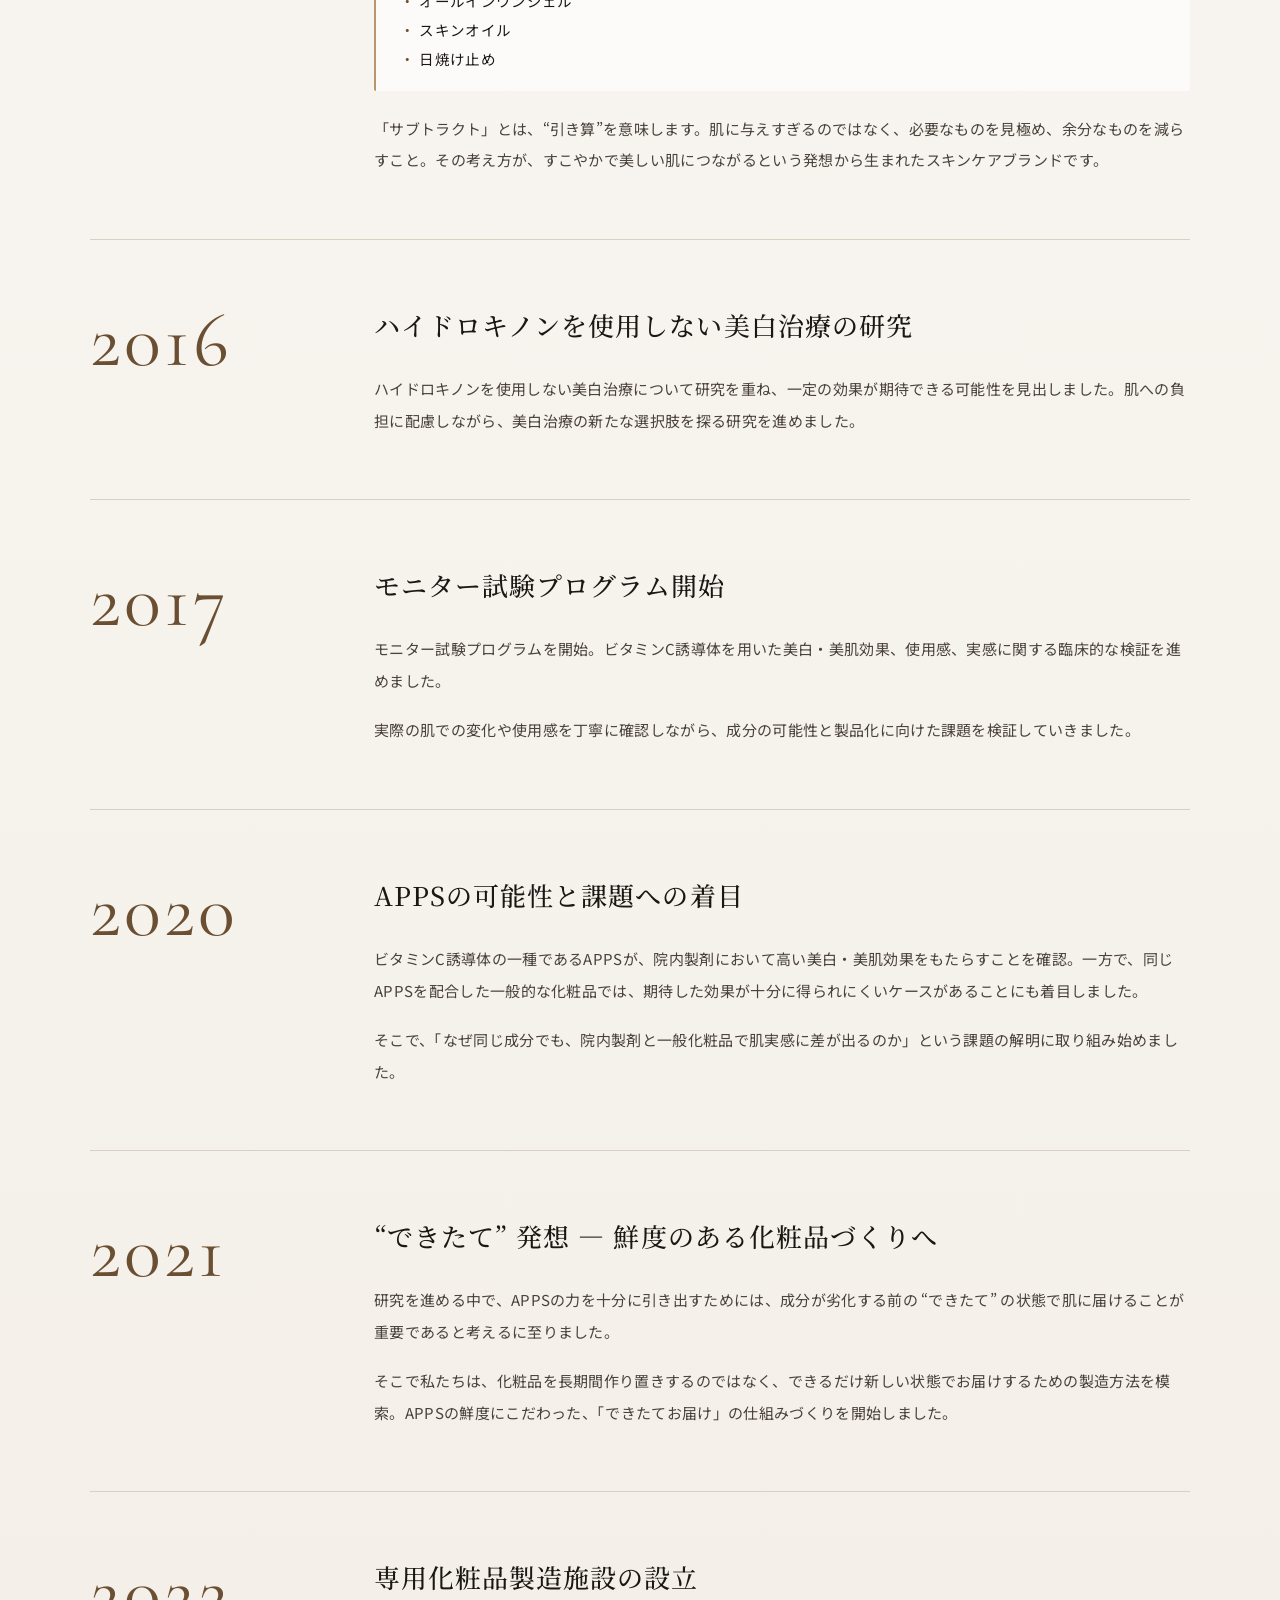
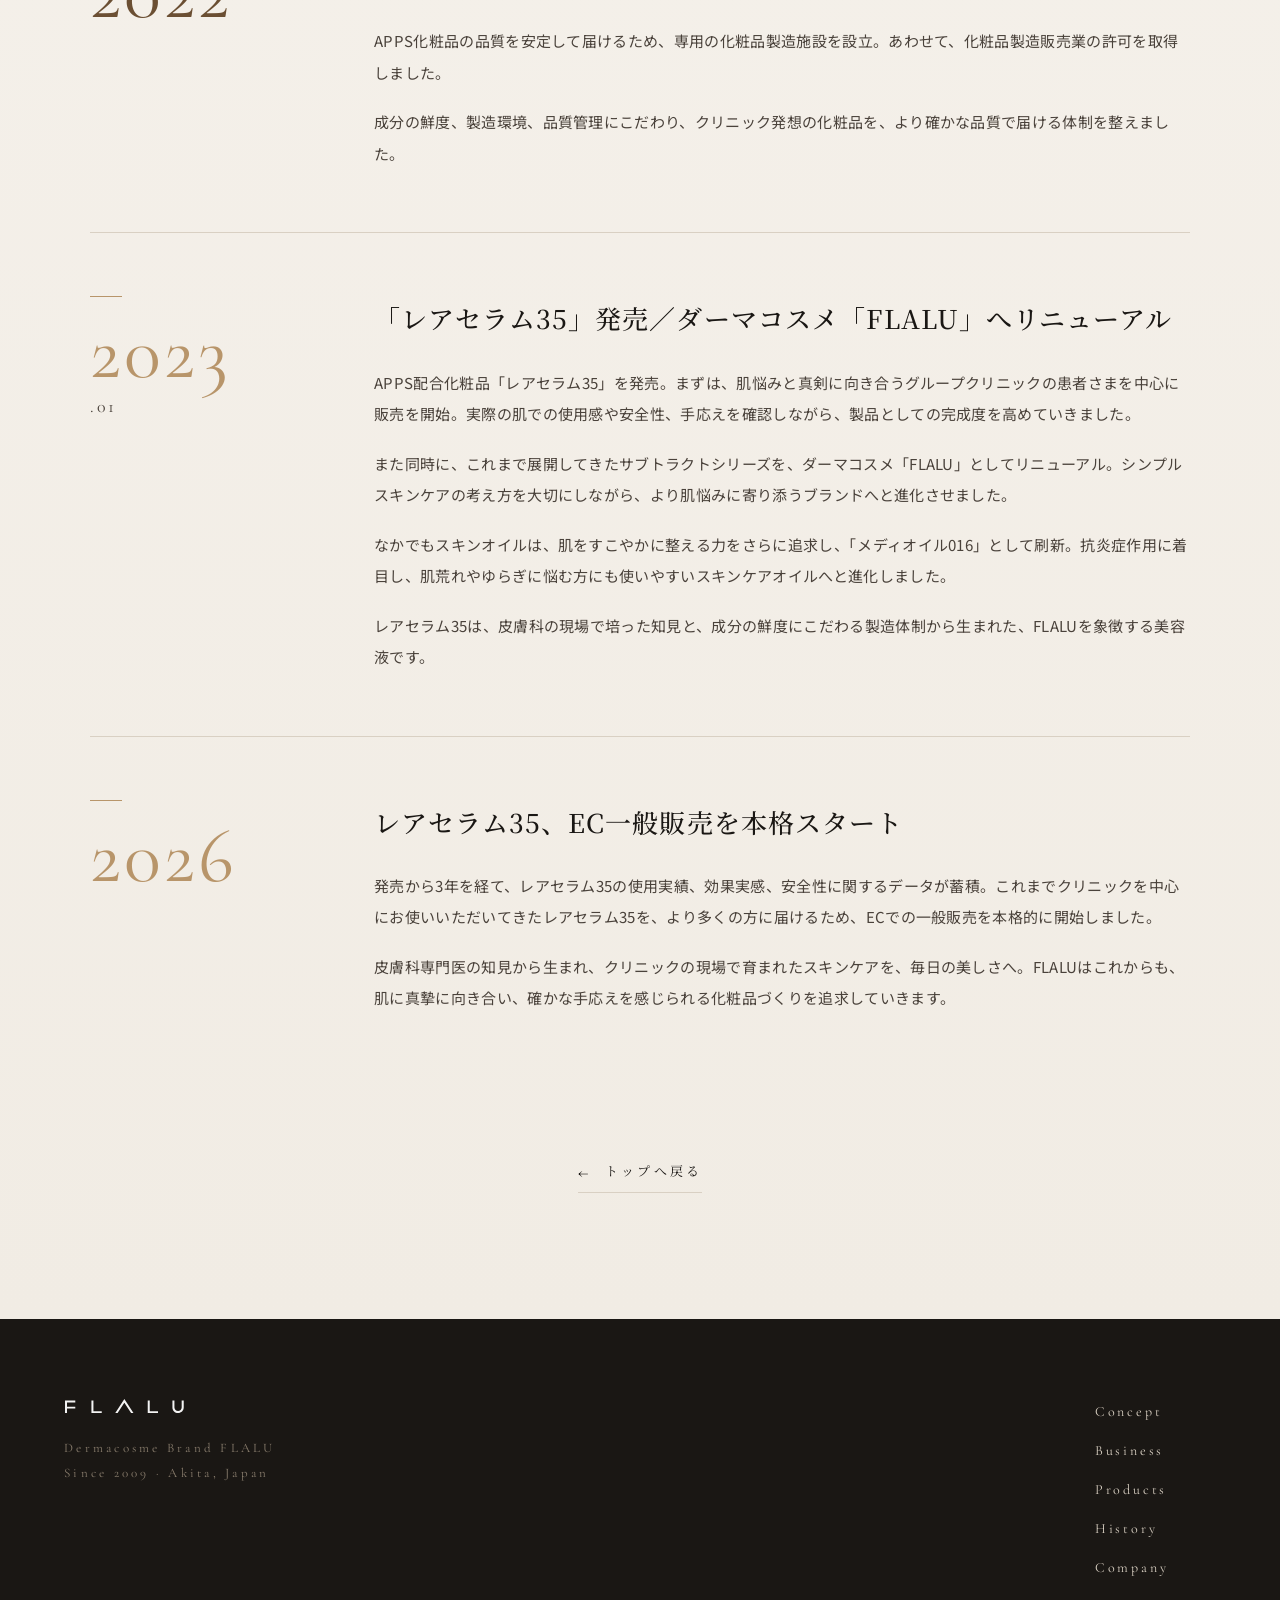
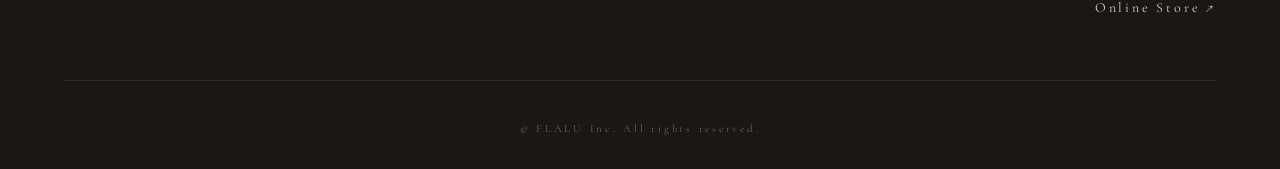
==== commit fd65794e: "Use official product names (レアセラム35 / クレンジング022 / メディオイル016) across site" ====
--- a/history.html
+++ b/history.html
@@ -131,19 +131,19 @@
         <span class="year-sub">.01</span>
       </div>
       <div class="chapter-body">
-        <h2>「レアセラム」発売／ダーマコスメ「FLALU」へリニューアル</h2>
-        <p>APPS配合化粧品「レアセラム」を発売。まずは、肌悩みと真剣に向き合うグループクリニックの患者さまを中心に販売を開始。実際の肌での使用感や安全性、手応えを確認しながら、製品としての完成度を高めていきました。</p>
+        <h2>「レアセラム35」発売／ダーマコスメ「FLALU」へリニューアル</h2>
+        <p>APPS配合化粧品「レアセラム35」を発売。まずは、肌悩みと真剣に向き合うグループクリニックの患者さまを中心に販売を開始。実際の肌での使用感や安全性、手応えを確認しながら、製品としての完成度を高めていきました。</p>
         <p>また同時に、これまで展開してきたサブトラクトシリーズを、ダーマコスメ「FLALU」としてリニューアル。シンプルスキンケアの考え方を大切にしながら、より肌悩みに寄り添うブランドへと進化させました。</p>
-        <p>なかでもスキンオイルは、肌をすこやかに整える力をさらに追求し、「メディオイル」として刷新。抗炎症作用に着目し、肌荒れやゆらぎに悩む方にも使いやすいスキンケアオイルへと進化しました。</p>
-        <p>レアセラムは、皮膚科の現場で培った知見と、成分の鮮度にこだわる製造体制から生まれた、FLALUを象徴する美容液です。</p>
+        <p>なかでもスキンオイルは、肌をすこやかに整える力をさらに追求し、「メディオイル016」として刷新。抗炎症作用に着目し、肌荒れやゆらぎに悩む方にも使いやすいスキンケアオイルへと進化しました。</p>
+        <p>レアセラム35は、皮膚科の現場で培った知見と、成分の鮮度にこだわる製造体制から生まれた、FLALUを象徴する美容液です。</p>
       </div>
     </article>
 
     <article class="chapter is-highlight" data-reveal>
       <div class="chapter-year"><span class="year-num">2026</span></div>
       <div class="chapter-body">
-        <h2>レアセラム、EC一般販売を本格スタート</h2>
-        <p>発売から3年を経て、レアセラムの使用実績、効果実感、安全性に関するデータが蓄積。これまでクリニックを中心にお使いいただいてきたレアセラムを、より多くの方に届けるため、ECでの一般販売を本格的に開始しました。</p>
+        <h2>レアセラム35、EC一般販売を本格スタート</h2>
+        <p>発売から3年を経て、レアセラム35の使用実績、効果実感、安全性に関するデータが蓄積。これまでクリニックを中心にお使いいただいてきたレアセラム35を、より多くの方に届けるため、ECでの一般販売を本格的に開始しました。</p>
         <p>皮膚科専門医の知見から生まれ、クリニックの現場で育まれたスキンケアを、毎日の美しさへ。FLALUはこれからも、肌に真摯に向き合い、確かな手応えを感じられる化粧品づくりを追求していきます。</p>
       </div>
     </article>
--- a/styles.css
+++ b/styles.css
@@ -787,6 +787,16 @@
   font-size: 15px;
   line-height: 2;
   color: var(--ink);
+}
+.company-link{
+  color: var(--accent-dk);
+  border-bottom: 1px solid var(--accent);
+  padding-bottom: 2px;
+  transition: color .3s var(--ease), border-color .3s var(--ease);
+}
+.company-link:hover{
+  color: var(--ink);
+  border-color: var(--ink);
 }
 
 /* ===== Footer ===== */
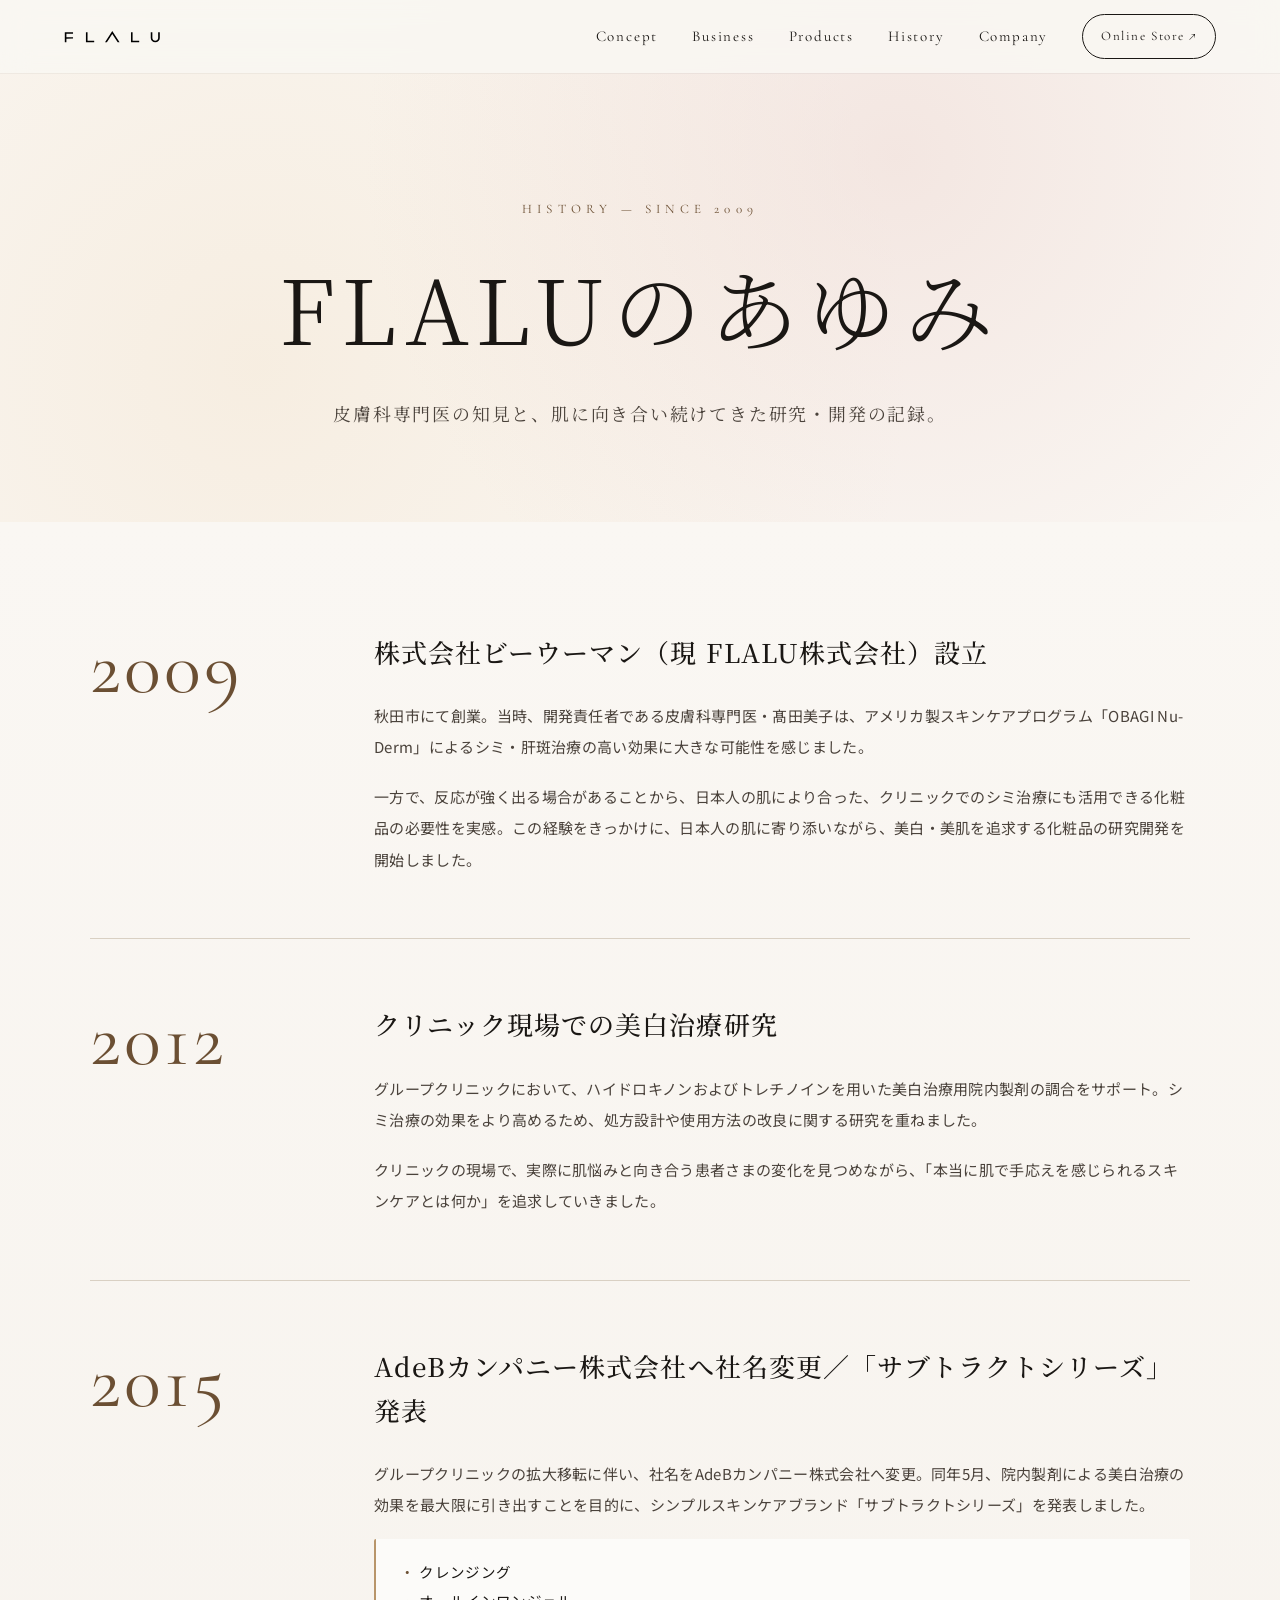
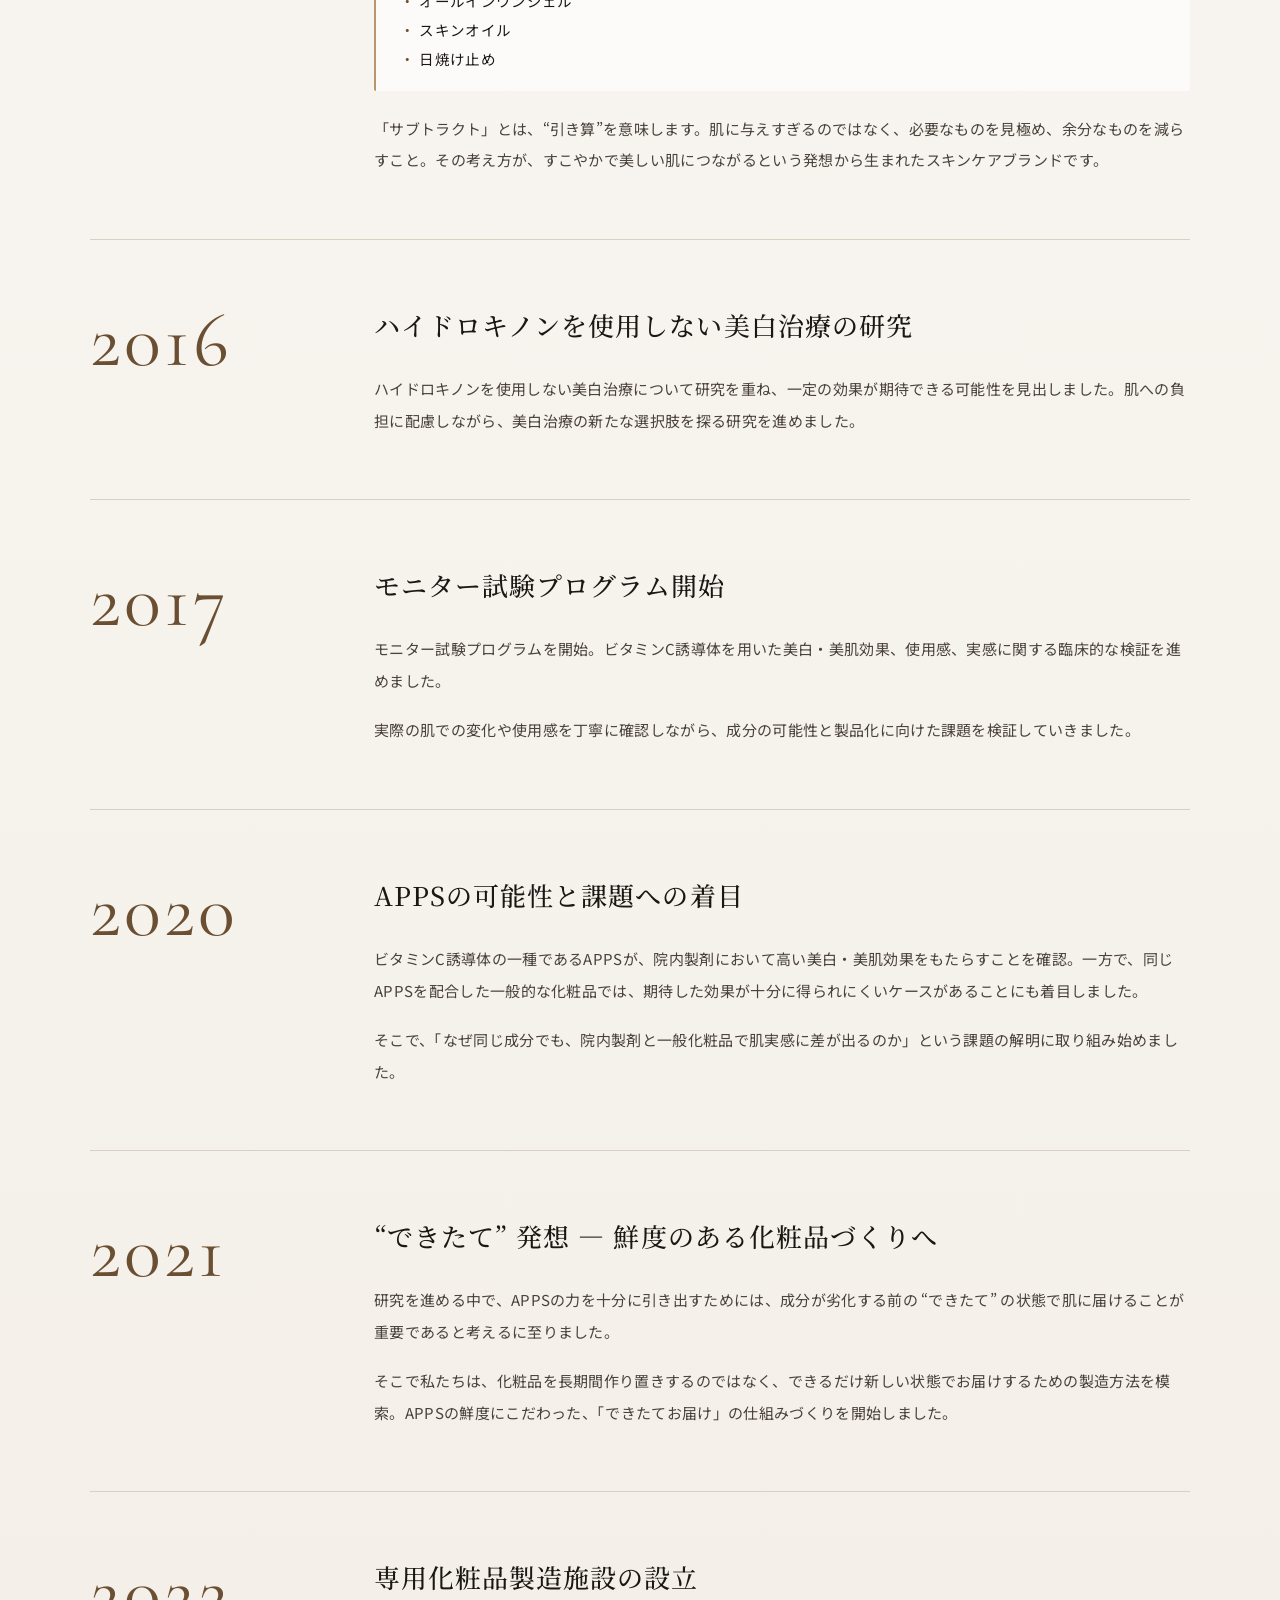
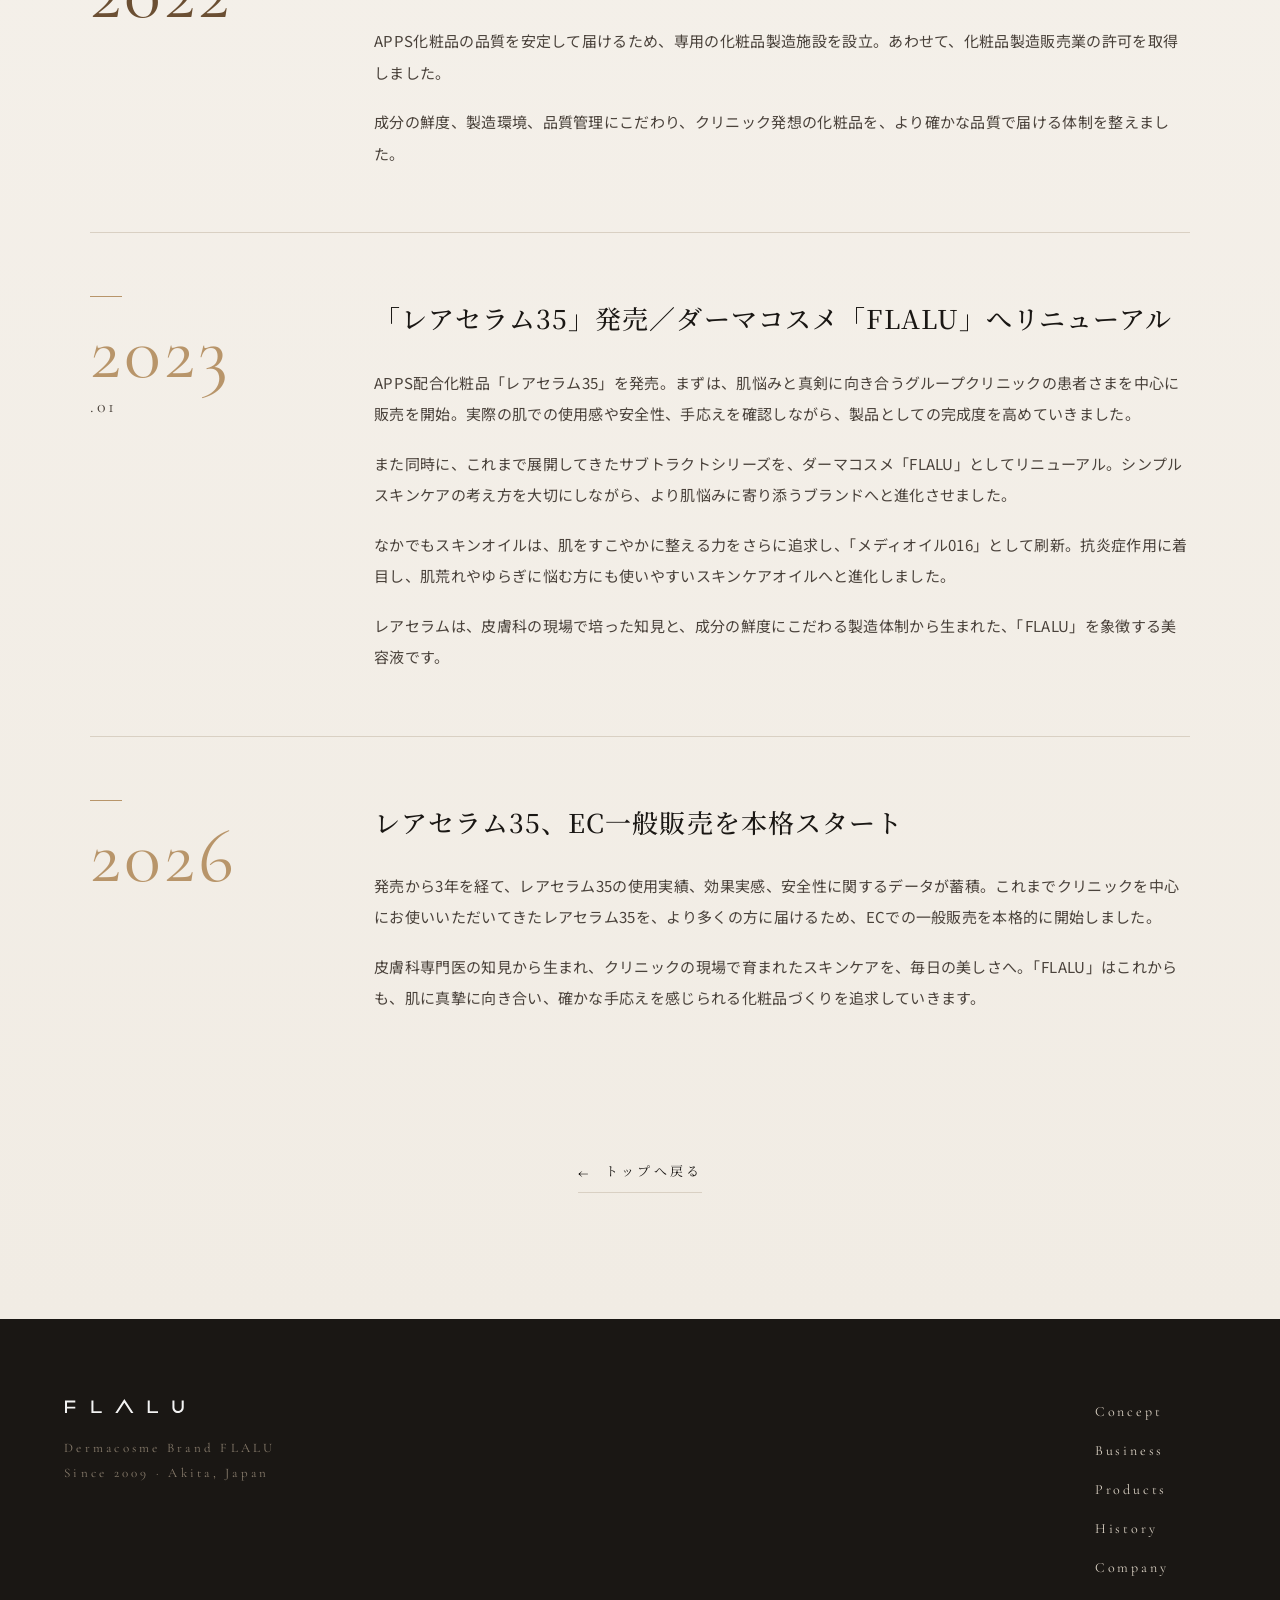
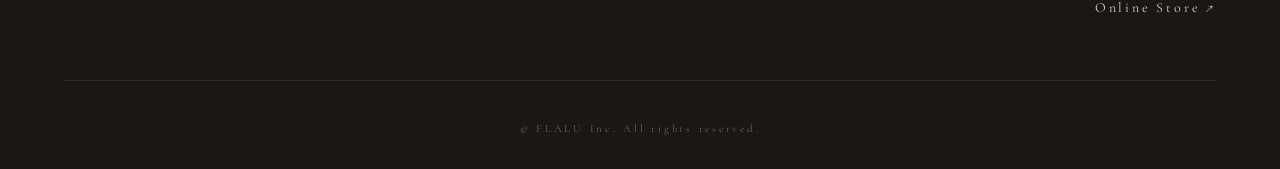
==== commit 95c21f0c: "Rebuild top timeline to match official chronology; sync history page text" ====
--- a/history.html
+++ b/history.html
@@ -135,7 +135,7 @@
         <p>APPS配合化粧品「レアセラム35」を発売。まずは、肌悩みと真剣に向き合うグループクリニックの患者さまを中心に販売を開始。実際の肌での使用感や安全性、手応えを確認しながら、製品としての完成度を高めていきました。</p>
         <p>また同時に、これまで展開してきたサブトラクトシリーズを、ダーマコスメ「FLALU」としてリニューアル。シンプルスキンケアの考え方を大切にしながら、より肌悩みに寄り添うブランドへと進化させました。</p>
         <p>なかでもスキンオイルは、肌をすこやかに整える力をさらに追求し、「メディオイル016」として刷新。抗炎症作用に着目し、肌荒れやゆらぎに悩む方にも使いやすいスキンケアオイルへと進化しました。</p>
-        <p>レアセラム35は、皮膚科の現場で培った知見と、成分の鮮度にこだわる製造体制から生まれた、FLALUを象徴する美容液です。</p>
+        <p>レアセラムは、皮膚科の現場で培った知見と、成分の鮮度にこだわる製造体制から生まれた、「FLALU」を象徴する美容液です。</p>
       </div>
     </article>
 
@@ -144,7 +144,7 @@
       <div class="chapter-body">
         <h2>レアセラム35、EC一般販売を本格スタート</h2>
         <p>発売から3年を経て、レアセラム35の使用実績、効果実感、安全性に関するデータが蓄積。これまでクリニックを中心にお使いいただいてきたレアセラム35を、より多くの方に届けるため、ECでの一般販売を本格的に開始しました。</p>
-        <p>皮膚科専門医の知見から生まれ、クリニックの現場で育まれたスキンケアを、毎日の美しさへ。FLALUはこれからも、肌に真摯に向き合い、確かな手応えを感じられる化粧品づくりを追求していきます。</p>
+        <p>皮膚科専門医の知見から生まれ、クリニックの現場で育まれたスキンケアを、毎日の美しさへ。「FLALU」はこれからも、肌に真摯に向き合い、確かな手応えを感じられる化粧品づくりを追求していきます。</p>
       </div>
     </article>
 
